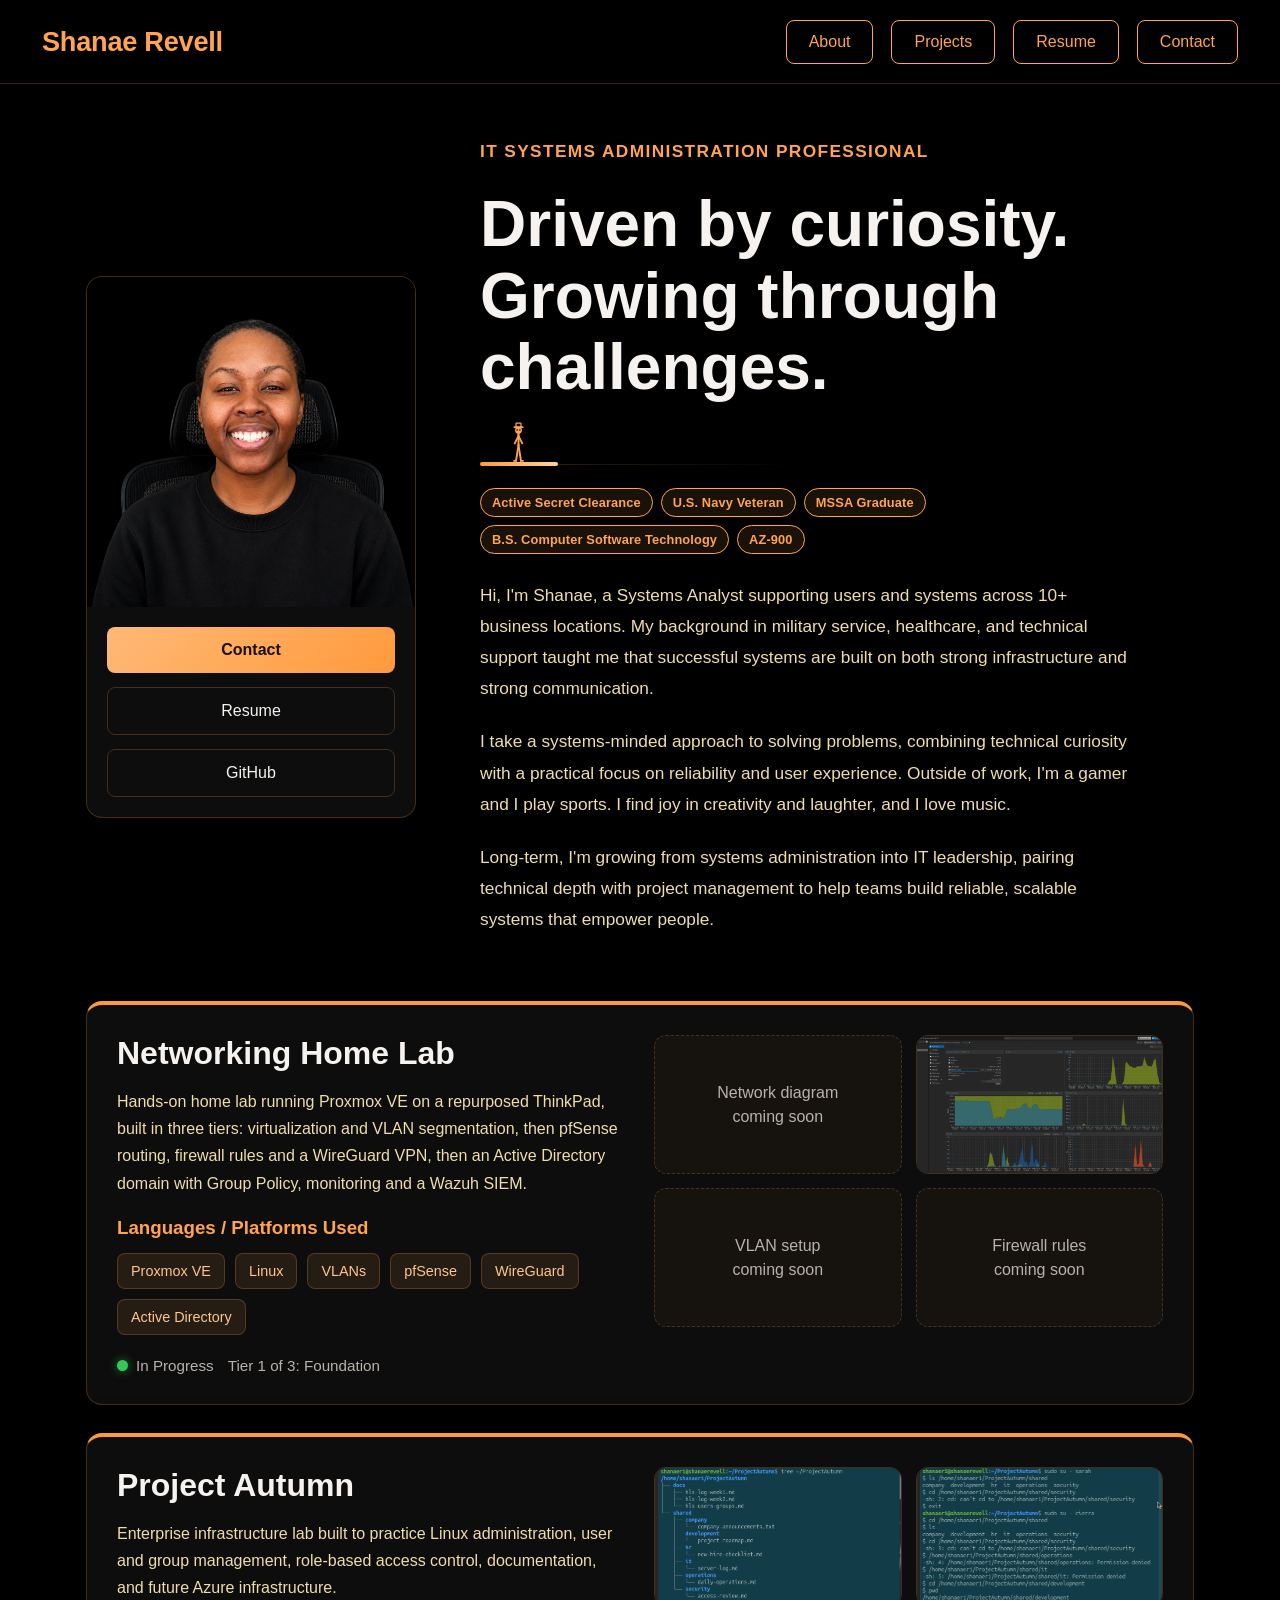
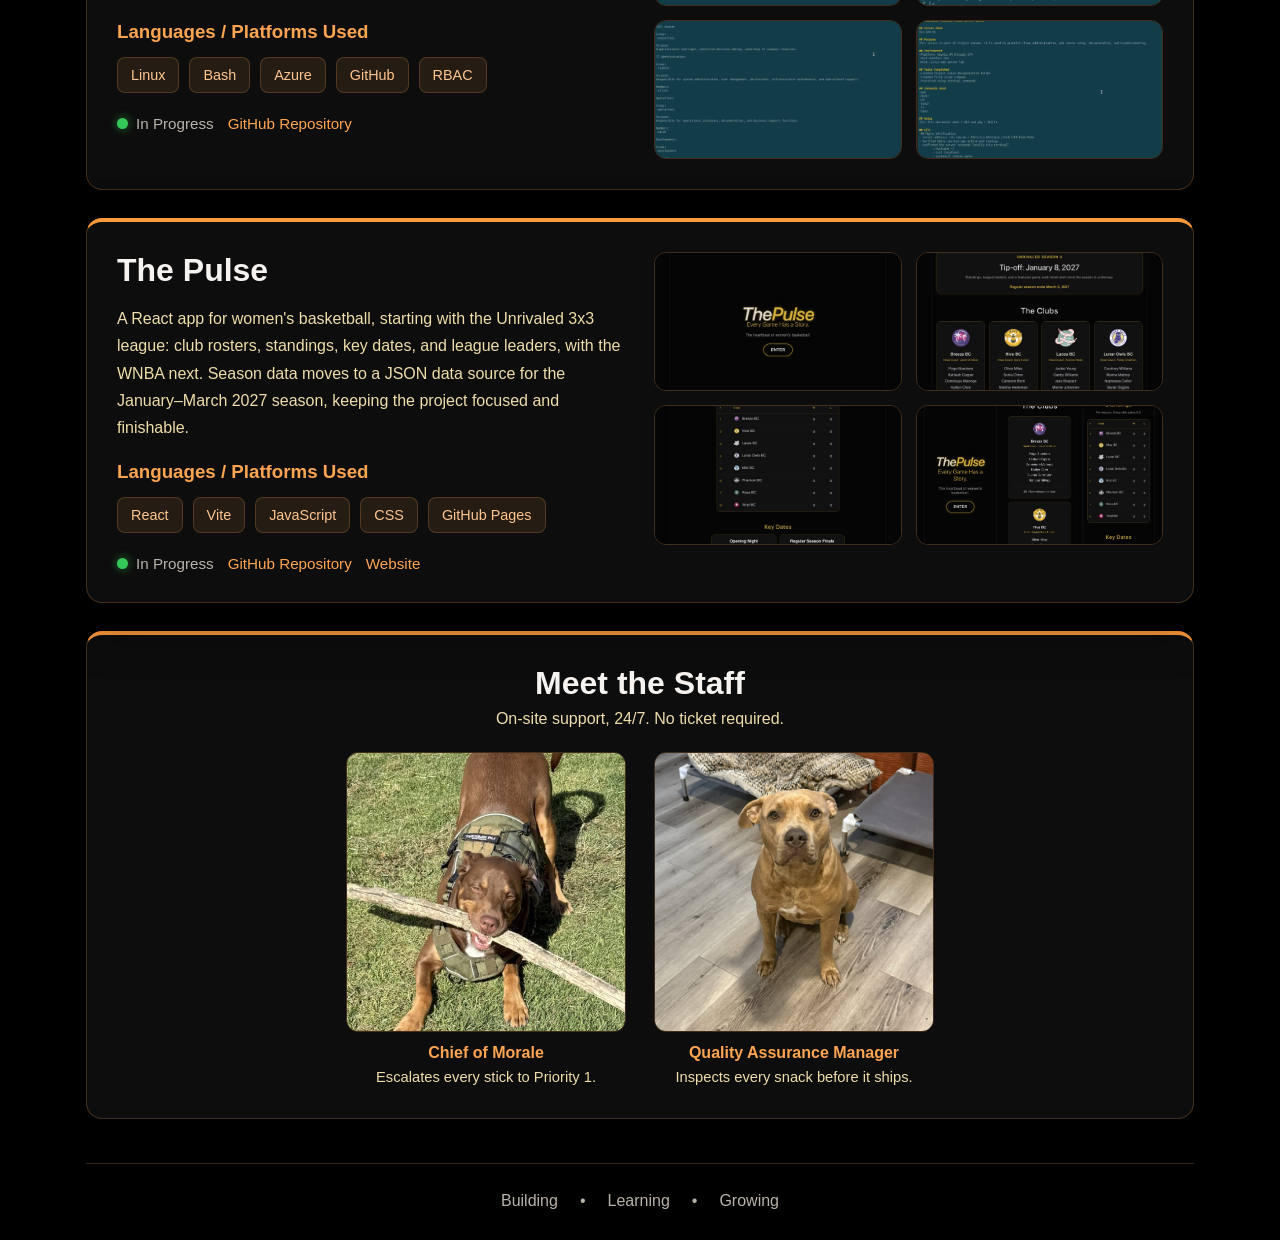
==== index.html @ 70b42aab "Add click-through sequence to the moonwalker After the moonwalk show, clicks on the line play three " ====
<!DOCTYPE html>
<html lang="en">
<head>
  <!-- Basic page setup -->
  <meta charset="UTF-8" />
  <meta name="viewport" content="width=device-width, initial-scale=1.0" />

  <title>Shanae Revell | Portfolio</title>
  <meta name="description" content="Shanae Revell: IT systems professional, U.S. Navy veteran, and MSSA graduate with an active Secret clearance. Home lab, infrastructure, and web projects." />

  <!-- Tab icon -->
  <link rel="icon" href="images/favicon.svg" type="image/svg+xml" />
  <link rel="apple-touch-icon" href="images/apple-touch-icon.png" />
  <meta name="theme-color" content="#000000" />

  <!-- Link previews (LinkedIn, Slack, iMessage, etc.) -->
  <meta property="og:type" content="website" />
  <meta property="og:url" content="https://shanaerevell.github.io/ShanaeRevell/" />
  <meta property="og:title" content="Shanae Revell | IT Systems Professional" />
  <meta property="og:description" content="U.S. Navy veteran and MSSA graduate with an active Secret clearance, building toward systems administration. Home lab, infrastructure, and web projects." />
  <meta property="og:image" content="https://shanaerevell.github.io/ShanaeRevell/images/share-card.png" />
  <meta property="og:image:width" content="1200" />
  <meta property="og:image:height" content="630" />
  <meta property="og:image:alt" content="Shanae Revell, IT Systems Administration Professional" />
  <meta name="twitter:card" content="summary_large_image" />

  <!-- Connect CSS (bump ?v= after editing style.css so browsers load the new version) -->
  <link rel="stylesheet" href="style.css?v=36" />
</head>

<body>

  <!-- =========================
       NAVIGATION BAR
  ========================== -->
  <header class="navbar">
    <h1 class="logo">Shanae Revell</h1>

    <nav aria-label="Main navigation">
      <a href="#about">About</a>
      <a href="#projects">Projects</a>
      <a href="Documents/ShanaeRevell_Resume.pdf" target="_blank" rel="noopener noreferrer">Resume</a>
      <button type="button" id="contactButton">Contact</button>
    </nav>
  </header>

  <!-- =========================
       MAIN CONTENT
  ========================== -->
  <main class="container">

    <!-- =========================
         ABOUT / HERO SECTION
         Left: avatar + buttons
         Right: intro text
    ========================== -->
    <section id="about" class="hero">

      <!-- Left: avatar and quick links -->
      <aside class="profile-card" aria-label="Profile links">
        <img src="images/avatar.png" alt="Illustrated portrait of Shanae Revell" />

        <div class="profile-actions">
          <button type="button" id="contactButtonSide">Contact</button>
          <a href="Documents/ShanaeRevell_Resume.pdf" target="_blank" rel="noopener noreferrer">Resume</a>
          <a href="https://github.com/shanaerevell" target="_blank" rel="noopener noreferrer">GitHub</a>
        </div>
      </aside>

      <!-- Right: headline, moonwalker, badges and intro -->
      <section class="hero-text" aria-label="About Shanae">
        <p class="eyebrow">IT Systems Administration Professional</p>

        <h2>
          Driven by curiosity. <br />
          Growing through challenges.
        </h2>

        <!-- =========================
             MOONWALKER
             The orange line under the headline, plus a little stick figure
             that moonwalks onto it, reads the headline, nods, tips its hat
             and moonwalks off (on page load). Then each click on the line plays
             the next act, once each: skate + wave -> bike joy ride ->
             run + catch breath. After that it's over until the page is refreshed.
             Looks: style.css (MOONWALKER). Timing: script.js (MOONWALKER).
        ========================== -->
        <div class="moonwalk-stage" id="moonwalkStage">
          <div class="orange-line" aria-hidden="true"></div>

          <button type="button" class="moonwalker" id="moonwalker" data-view="front" aria-label="Bring the figure back">
            <!-- The drawing is 40 units wide and 60 tall. x goes right, y goes DOWN.
                 Key points: head center (20,8), shoulders (20,17), hips (20,32), feet (y=57).
                 There are 7 drawings ("views") of the figure; CSS shows one at a time. -->
            <svg viewBox="0 0 40 60" aria-hidden="true" focusable="false">

              <!-- VIEW 1: SIDE (facing right), used while moonwalking.
                   Legs are split into thigh > shin > foot so each joint can bend. -->
              <g class="mw-view view-side">
                <!-- far leg (drawn first so it sits behind the body) -->
                <g class="mw-leg mw-leg-b">
                  <line x1="20" y1="32" x2="20" y2="44" />                 <!-- thigh -->
                  <g class="mw-shin">
                    <line x1="20" y1="44" x2="20" y2="57" />               <!-- shin -->
                    <g class="mw-foot"><line x1="20" y1="57" x2="25" y2="57" /><circle class="mw-wheel" cx="20.8" cy="59" r="1.3" /><circle class="mw-wheel" cx="24.2" cy="59" r="1.3" /></g> <!-- foot (+ skate wheels, shown only while skating) -->
                  </g>
                </g>
                <!-- upper body: far arm, head, hat, body, near arm -->
                <g class="mw-upper">
                  <g class="mw-arm mw-arm-b"><line class="mw-arm-straight" x1="20" y1="17" x2="20" y2="29" /><polyline class="mw-arm-bent" points="20,17 20,24 25.5,22" /><circle class="mw-pad" cx="20" cy="23" r="1.9" /></g> <!-- far arm (straight; bent at the elbow when running) -->
                  <circle cx="20" cy="8" r="5.5" />
                  <g class="mw-hat"><rect x="16.5" y="-3.5" width="8" height="6.5" rx="1" /><line x1="15" y1="3" x2="27.5" y2="3" /></g>
                  <g class="mw-headband"><line x1="14.9" y1="6" x2="25.1" y2="6" /><line x1="14.9" y1="6" x2="11.5" y2="8" /><line x1="14.9" y1="6" x2="12" y2="4.2" /></g> <!-- headband (jogging only) -->
                  <g class="mw-skate-helmet"><path d="M13.7 8 A6.3 6.3 0 0 1 26.3 8 Z" /></g> <!-- helmet (skating only) -->
                  <line x1="20" y1="14" x2="20" y2="32" />
                  <g class="mw-arm mw-arm-a"><line class="mw-arm-straight" x1="20" y1="17" x2="20" y2="29" /><polyline class="mw-arm-bent" points="20,17 20,24 25.5,22" /><circle class="mw-pad" cx="20" cy="23" r="1.9" /></g> <!-- near arm -->
                </g>
                <!-- near leg -->
                <g class="mw-leg mw-leg-a">
                  <line x1="20" y1="32" x2="20" y2="44" />
                  <g class="mw-shin">
                    <line x1="20" y1="44" x2="20" y2="57" />
                    <g class="mw-foot"><line x1="20" y1="57" x2="25" y2="57" /><circle class="mw-wheel" cx="20.8" cy="59" r="1.3" /><circle class="mw-wheel" cx="24.2" cy="59" r="1.3" /></g>
                  </g>
                </g>
              </g>

              <!-- VIEW 2: FRONT (facing you). Used for the nod and the hat tip. -->
              <g class="mw-view view-front">
                <line x1="20" y1="11" x2="20" y2="14" />                   <!-- neck -->
                <g class="mw-front-head">                                   <!-- head, eyes and hat move together when nodding -->
                  <circle cx="20" cy="8" r="5.5" />
                  <circle class="mw-eye" cx="17.8" cy="7.6" r="1.3" />
                  <circle class="mw-eye" cx="22.2" cy="7.6" r="1.3" />
                  <g class="mw-hat"><rect x="16" y="-3.5" width="8" height="6.5" rx="1" /><line x1="13.5" y1="3" x2="26.5" y2="3" /></g>
                </g>
                <line x1="20" y1="14" x2="20" y2="32" />                   <!-- body -->
                <g class="mw-tip-arm"><line x1="20" y1="17" x2="14" y2="29" /></g> <!-- arm that tips the hat -->
                <line x1="20" y1="17" x2="26" y2="29" />                   <!-- other arm -->
                <line x1="20" y1="32" x2="16" y2="57" />                   <!-- legs -->
                <line x1="20" y1="32" x2="24" y2="57" />
                <line x1="16" y1="57" x2="13" y2="57" />                   <!-- feet -->
                <line x1="24" y1="57" x2="27" y2="57" />
              </g>

              <!-- VIEW 3: THREE-QUARTER FRONT. In-between pose so turns look smooth. -->
              <g class="mw-view view-q-front">
                <line class="mw-far" x1="20" y1="17" x2="23" y2="29" />    <!-- far arm -->
                <line class="mw-far" x1="20" y1="32" x2="22.5" y2="57" />  <!-- far leg -->
                <line class="mw-far" x1="22.5" y1="57" x2="26" y2="57" />  <!-- far foot -->
                <circle cx="20" cy="8" r="5.5" />
                <circle class="mw-eye" cx="19.6" cy="7.6" r="1.3" />
                <circle class="mw-eye" cx="23.2" cy="7.6" r="1.1" />
                <g class="mw-hat"><rect x="16.3" y="-3.5" width="8" height="6.5" rx="1" /><line x1="14.2" y1="3" x2="27" y2="3" /></g>
                <line x1="20" y1="14" x2="20" y2="32" />                   <!-- body -->
                <line x1="20" y1="17" x2="16" y2="29" />                   <!-- near arm -->
                <line x1="20" y1="32" x2="17.5" y2="57" />                 <!-- near leg -->
                <line x1="17.5" y1="57" x2="21" y2="57" />                 <!-- near foot -->
              </g>

              <!-- VIEW 4: THREE-QUARTER BACK. In-between pose when turning away. -->
              <g class="mw-view view-q-back">
                <polyline class="mw-far" points="20,17 23,24 20.5,28" />   <!-- far arm, behind the back -->
                <line class="mw-far" x1="20" y1="32" x2="22" y2="57" />    <!-- far leg -->
                <line class="mw-far" x1="22" y1="57" x2="24.5" y2="57" />  <!-- far foot -->
                <circle cx="20" cy="8" r="5.5" />                          <!-- head (no eyes from behind) -->
                <g class="mw-hat"><rect x="16.3" y="-3.5" width="8" height="6.5" rx="1" /><line x1="14.2" y1="3" x2="27" y2="3" /></g>
                <line x1="20" y1="14" x2="20" y2="32" />                   <!-- body -->
                <polyline points="20,17 16.5,24 20,29" />                  <!-- near arm, behind the back -->
                <line x1="20" y1="32" x2="18" y2="57" />                   <!-- near leg -->
              </g>

              <!-- VIEW 5: READING. Turned away, leaning in, hand on chin, hat pushed back. -->
              <g class="mw-view view-read">
                <polyline class="mw-far" points="21,17 18,24 21,28" />     <!-- far arm, behind the back -->
                <line class="mw-far" x1="20" y1="32" x2="22" y2="57" />    <!-- far leg -->
                <line class="mw-far" x1="22" y1="57" x2="24.5" y2="57" />  <!-- far foot -->
                <line x1="20" y1="32" x2="18" y2="57" />                   <!-- near leg -->
                <line x1="20" y1="32" x2="21.5" y2="14" />                 <!-- body, leaning in -->
                <g class="mw-head-read">                                    <!-- head + hat move together while reading -->
                  <circle cx="22" cy="7.5" r="5.5" />
                  <g transform="rotate(-10 22.5 2.5)"><rect x="18.5" y="-4" width="8" height="6.5" rx="1" /><line x1="16.2" y1="2.5" x2="29" y2="2.5" /></g>
                </g>
                <polyline points="21.5,17 26,21.5 24,13.5" />              <!-- near arm: elbow out, hand on chin -->
              </g>


              <!-- VIEW 6: BIKE (loop #3). Drawn facing right, then flipped so it
                   rides LEFT. Wheels spin; helmet on; hands on the handlebar,
                   legs stretched out like a joy ride. -->
              <g class="mw-view view-bike">
                <g transform="translate(40 0) scale(-1 1)">
                  <!-- wheels (spokes spin) -->
                  <g class="mw-bike-wheel mw-wheel-back">
                    <circle cx="4" cy="52" r="7" />
                    <line x1="4" y1="45" x2="4" y2="59" /><line x1="-3" y1="52" x2="11" y2="52" />
                  </g>
                  <g class="mw-bike-wheel mw-wheel-front">
                    <circle cx="36" cy="52" r="7" />
                    <line x1="36" y1="45" x2="36" y2="59" /><line x1="29" y1="52" x2="43" y2="52" />
                  </g>
                  <!-- far leg stretched out, far arm on the handlebar (behind the frame) -->
                  <g class="mw-joy-leg mw-joy-leg-b"><line class="mw-far" x1="14" y1="35" x2="4" y2="42" /></g>
                  <polyline class="mw-far" points="20,23 26,28.5 31.5,34" />  <!-- far arm, hand on the handlebar -->
                  <!-- frame, handlebar and seat -->
                  <polyline class="mw-bike-frame" points="4,52 17,52 14,38 4,52" />
                  <polyline class="mw-bike-frame" points="14,38 30,38 17,52" />
                  <line class="mw-bike-frame" x1="30" y1="38" x2="36" y2="52" />
                  <polyline class="mw-bike-frame" points="30,38 31,34 34,34" />
                  <line x1="11" y1="37" x2="16" y2="37" />
                  <!-- rider: body (leaning in), head, helmet -->
                  <line x1="14" y1="35" x2="20" y2="23" />
                  <circle cx="22.5" cy="16.5" r="5.5" />
                  <path class="mw-helmet" d="M16.2 16.5 A6.3 6.3 0 0 1 28.8 16.5 Z" />
                  <!-- near arm on the handlebar; near leg stretched out: "wheee!" -->
                  <polyline points="20,23 27,28 33,34" />
                  <g class="mw-joy-leg mw-joy-leg-a"><line x1="14" y1="35" x2="26" y2="41" /></g>
                </g>
              </g>

              <!-- VIEW 7: TIRED (loop #4, mid-jog). Bent over, hands on knees,
                   upper body heaving while it catches its breath. -->
              <g class="mw-view view-tired">
                <line class="mw-far" x1="17" y1="33" x2="25" y2="44" />     <!-- far leg, knees bent -->
                <line class="mw-far" x1="25" y1="44" x2="22" y2="57" />
                <line class="mw-far" x1="22" y1="57" x2="26" y2="57" />
                <line x1="17" y1="33" x2="23" y2="44" />                    <!-- near leg -->
                <line x1="23" y1="44" x2="19" y2="57" />
                <line x1="19" y1="57" x2="24" y2="57" />
                <g class="mw-pant">                                         <!-- upper body: heaves with each breath -->
                  <line x1="17" y1="33" x2="30" y2="30" />                  <!-- body, bent way forward -->
                  <circle cx="35" cy="28.5" r="5.5" />
                  <g class="mw-headband-on" transform="rotate(60 35 28.5)"><line x1="29.9" y1="26.5" x2="40.1" y2="26.5" /><line x1="29.9" y1="26.5" x2="26.5" y2="28.5" /><line x1="29.9" y1="26.5" x2="27" y2="24.7" /></g> <!-- headband -->
                  <line x1="30" y1="30" x2="24" y2="43" />                  <!-- arm, hand on knee -->
                </g>
              </g>
            </svg>
          </button>
        </div>

        <!-- Credential badges -->
        <ul class="credential-badges" aria-label="Credentials">
          <li>Active Secret Clearance</li>
          <li>U.S. Navy Veteran</li>
          <li>MSSA Graduate</li>
          <li>B.S. Computer Software Technology</li>
          <li>AZ-900</li>
        </ul>

        <!-- Intro paragraphs -->
        <p>
          Hi, I'm Shanae, a Systems Analyst supporting users and systems across 10+ business locations.
          My background in military service, healthcare, and technical support taught me that successful
          systems are built on both strong infrastructure and strong communication.
        </p>
        <p>
          I take a systems-minded approach to solving problems, combining technical curiosity with a
          practical focus on reliability and user experience. Outside of work, I'm a gamer and I play
          sports. I find joy in creativity and laughter, and I love music.
        </p>
        <p>
          Long-term, I'm growing from systems administration into IT leadership, pairing technical depth
          with project management to help teams build reliable, scalable systems that empower people.
        </p>
      </section>

    </section>

    <!-- =========================
         PROJECTS SECTION
         Left: project information
         Right: clickable screenshot grid
    ========================== -->
    <section id="projects" class="projects-section" aria-label="Projects">

      <!-- Project card: Networking Home Lab (swap a placeholder for a screenshot as each tier is done) -->
      <article class="project-feature-card">
        <div class="project-info">
          <h2>Networking Home Lab</h2>
          <p>
            Hands-on home lab running Proxmox VE on a repurposed ThinkPad, built in three tiers:
            virtualization and VLAN segmentation, then pfSense routing, firewall rules and a WireGuard VPN,
            then an Active Directory domain with Group Policy, monitoring and a Wazuh SIEM.
          </p>

          <h3>Languages / Platforms Used</h3>
          <div class="tech-tags" aria-label="Networking Home Lab technologies">
            <span>Proxmox VE</span>
            <span>Linux</span>
            <span>VLANs</span>
            <span>pfSense</span>
            <span>WireGuard</span>
            <span>Active Directory</span>
          </div>

          <div class="project-meta">
            <span><span class="dot" aria-hidden="true"></span>In Progress</span>
            <span>Tier 1 of 3: Foundation</span>
          </div>
        </div>

        <div class="screenshot-grid" aria-label="Networking Home Lab screenshots">
          <div class="placeholder-box">Network diagram<br />coming soon</div>
          <button type="button" class="screenshot-button" onclick="openImage('images/HomeLab-proxmox-summary.jpg')">
            <img src="images/HomeLab-proxmox-summary.jpg" alt="Proxmox VE summary for the ubuntu-01 VM: running, with CPU, memory, network and disk graphs" />
          </button>
          <div class="placeholder-box">VLAN setup<br />coming soon</div>
          <div class="placeholder-box">Firewall rules<br />coming soon</div>
        </div>
      </article>

      <!-- Project card: Project Autumn -->
      <article class="project-feature-card">
        <div class="project-info">
          <h2>Project Autumn</h2>
          <p>
            Enterprise infrastructure lab built to practice Linux administration, user and group management,
            role-based access control, documentation, and future Azure infrastructure.
          </p>

          <h3>Languages / Platforms Used</h3>
          <div class="tech-tags" aria-label="Project Autumn technologies">
            <span>Linux</span>
            <span>Bash</span>
            <span>Azure</span>
            <span>GitHub</span>
            <span>RBAC</span>
          </div>

          <div class="project-meta">
            <span><span class="dot" aria-hidden="true"></span>In Progress</span>
            <a href="https://github.com/shanaerevell/Project-Autumn" target="_blank" rel="noopener noreferrer">
              GitHub Repository
            </a>
          </div>
        </div>

        <div class="screenshot-grid" aria-label="Project Autumn screenshots">
          <button type="button" class="screenshot-button" onclick="openImage('images/ProjectAutumn-2.png')">
            <img src="images/ProjectAutumn-2.png" alt="Project Autumn directory structure screenshot" />
          </button>
          <button type="button" class="screenshot-button" onclick="openImage('images/ProjectAutumn-1.png')">
            <img src="images/ProjectAutumn-1.png" alt="Project Autumn permissions screenshot" />
          </button>
          <button type="button" class="screenshot-button" onclick="openImage('images/ProjectAutumn-3.png')">
            <img src="images/ProjectAutumn-3.png" alt="Project Autumn users and groups screenshot" />
          </button>
          <button type="button" class="screenshot-button" onclick="openImage('images/ProjectAutumn-4.png')">
            <img src="images/ProjectAutumn-4.png" alt="Project Autumn documentation logs" />
          </button>
        </div>
      </article>

      <!-- Project card: The Pulse -->
      <article class="project-feature-card">
        <div class="project-info">
          <h2>The Pulse</h2>
          <p>
            A React app for women's basketball, starting with the Unrivaled 3x3 league: club rosters,
            standings, key dates, and league leaders, with the WNBA next. Season data moves to a JSON data
            source for the January&ndash;March 2027 season, keeping the project focused and finishable.
          </p>

          <h3>Languages / Platforms Used</h3>
          <div class="tech-tags" aria-label="The Pulse technologies">
            <span>React</span>
            <span>Vite</span>
            <span>JavaScript</span>
            <span>CSS</span>
            <span>GitHub Pages</span>
          </div>

          <div class="project-meta">
            <span><span class="dot" aria-hidden="true"></span>In Progress</span>
            <a href="https://github.com/shanaerevell/ThePulse" target="_blank" rel="noopener noreferrer">
              GitHub Repository
            </a>
            <a href="https://shanaerevell.github.io/ThePulse/" target="_blank" rel="noopener noreferrer">
              Website
            </a>
          </div>
        </div>

        <div class="screenshot-grid" aria-label="The Pulse screenshots">
          <button type="button" class="screenshot-button" onclick="openImage('images/ThePulse-landing.jpg')">
            <img src="images/ThePulse-landing.jpg" alt="The Pulse landing page: Every Game Has a Story" />
          </button>
          <button type="button" class="screenshot-button" onclick="openImage('images/ThePulse-clubs.jpg')">
            <img src="images/ThePulse-clubs.jpg" alt="The Pulse club cards with logos, coaches and rosters" />
          </button>
          <button type="button" class="screenshot-button" onclick="openImage('images/ThePulse-standings.jpg')">
            <img src="images/ThePulse-standings.jpg" alt="The Pulse standings table for the 8 Unrivaled clubs" />
          </button>
          <button type="button" class="screenshot-button" onclick="openImage('images/ThePulse-mobile.jpg')">
            <img src="images/ThePulse-mobile.jpg" alt="The Pulse on a phone" />
          </button>
        </div>
      </article>

    </section>

    <!-- =========================
         MEET THE STAFF (pets)
         Heading on top, two dog photos below
    ========================== -->
    <section class="pet-tax" aria-label="Meet the staff">
      <div class="pet-tax-text">
        <h2>Meet the Staff</h2>
        <p>On-site support, 24/7. No ticket required.</p>
      </div>
      <div class="pet-grid">
        <figure>
          <img src="images/pet-chief-of-morale.jpg" alt="Brown dog in a harness carrying a big stick across a grassy park" loading="lazy" />
          <figcaption>
            <strong>Chief of Morale</strong>
            <span>Escalates every stick to Priority 1.</span>
          </figcaption>
        </figure>
        <figure>
          <img src="images/pet-qa-tester.jpg" alt="Tan dog sitting on a wood floor, looking up at the camera" loading="lazy" />
          <figcaption>
            <strong>Quality Assurance Manager</strong>
            <span>Inspects every snack before it ships.</span>
          </figcaption>
        </figure>
      </div>
    </section>

    <!-- =========================
         FOOTER
    ========================== -->
    <footer>
      <span>Building</span>
      <span>•</span>
      <span>Learning</span>
      <span>•</span>
      <span>Growing</span>
    </footer>

  </main>

  <!-- =========================
       SCREENSHOT MODAL
       Opens when a project screenshot is clicked
  ========================== -->
  <div class="image-modal" id="imageModal" onclick="closeImage()">
    <img id="expandedImage" src="" alt="Expanded project screenshot" />
  </div>

  <!-- =========================
       CONTACT MODAL
       Hidden until Contact is clicked
  ========================== -->
  <div class="modal-overlay" id="contactModal">
    <div class="modal-card">
      <button type="button" class="close-button" id="closeContact" aria-label="Close">×</button>

      <h2>Contact Shanae</h2>
      <p>Choose how you’d like to connect.</p>

      <div class="modal-links">
        <a href="mailto:shanaerevell@outlook.com">Email Me</a>
        <a href="https://www.linkedin.com/in/shanaerevell" target="_blank" rel="noopener noreferrer">LinkedIn</a>
      </div>
    </div>
  </div>

  <!-- Connect JavaScript (bump ?v= after editing script.js) -->
  <script src="script.js?v=22"></script>
</body>
</html>
---- style.css ----
/* =========================
   GLOBAL RESET
   Removes default browser spacing
========================= */
* {
  margin: 0;
  padding: 0;
  box-sizing: border-box;
}

/* =========================
   COLOR VARIABLES
   Reusable colors for the whole site
========================= */
:root {
  /* Page */
  --bg: #000000;                       /* jet black */
  --nav-bg: rgba(0, 0, 0, 0.88);
  --card: #0d0d0d;                     /* project cards, profile card */
  --card-soft: #141414;                /* contact pop-up */
  --shadow: 0 18px 48px rgba(0, 0, 0, 0.55);
  --overlay: rgba(0, 0, 0, 0.75);

  /* Text */
  --text: #f5f2ef;
  --muted: #b9b2ab;
  --body-text: #efddaa;               /* soft yellow for paragraphs */

  /* Accent: a lighter, softer orange */
  --orange: #ffa552;                   /* headings, labels, links */
  --orange-bright: #ff9a3c;            /* lines, card stripes */
  --on-accent: #1c0f04;                /* text on orange buttons */
  --button-gradient: linear-gradient(135deg, #ffb977, #ff9a3c);
  --line-gradient: linear-gradient(90deg, #ff9a3c, #ffd29e);
  --border: rgba(255, 165, 82, 0.22);
  --glow: rgba(255, 165, 82, 0.25);

  /* Tags and placeholders */
  --tag-bg: rgba(255, 165, 82, 0.10);
  --tag-text: #ffc58f;
  --placeholder-bg: rgba(255, 165, 82, 0.04);

  /* Status dot ("In Progress") */
  --green: #34c759;
}

/* =========================
   PAGE BASE
========================= */
body {
  min-height: 100vh;
  background: var(--bg);
  color: var(--text);
  font-family: Arial, Helvetica, sans-serif;
}

/* =========================
   NAVIGATION BAR
========================= */
.navbar {
  height: 84px;
  padding: 0 42px;
  display: flex;
  justify-content: space-between;
  align-items: center;
  border-bottom: 1px solid var(--border);
  background: var(--nav-bg);
  backdrop-filter: blur(8px);
  position: sticky;
  top: 0;
  z-index: 50;
}

.logo {
  color: var(--orange);
  letter-spacing: -0.01em;
  font-size: 1.7rem;
  font-weight: 600;
}

nav {
  display: flex;
  align-items: center;
  gap: 18px;
}

/* Nav links and Contact button */
nav a,
nav button {
  color: var(--orange);
  background: transparent;
  border: 1px solid var(--orange);
  border-radius: 8px;
  padding: 12px 22px;
  text-decoration: none;
  cursor: pointer;
  transition: all 0.25s ease;
  font-size: 1rem;
  font-weight: 500;
}

nav a:hover,
nav button:hover {
  background: var(--button-gradient);
  color: var(--on-accent);
  transform: translateY(-2px);
  box-shadow: 0 8px 24px var(--glow);
}

/* =========================
   MAIN CONTAINER
========================= */
.container {
  max-width: 1180px;
  margin: 0 auto;
  padding: 52px 36px 30px;
}

/* =========================
   HERO SECTION
   330px = avatar column
   1fr = remaining space for text
========================= */
.hero {
  display: grid;
  grid-template-columns: 330px 1fr;
  gap: 64px;
  align-items: center;
  margin-bottom: 44px;
}

/* Profile image and button box */
.profile-card {
  border: 1px solid var(--border);
  border-radius: 16px;
  overflow: hidden;
  background: var(--card);
  box-shadow: var(--shadow);
}

.profile-card img {
  width: 100%;
  height: 330px;
  object-fit: cover;
  display: block;
}

/* Buttons under avatar */
.profile-actions {
  padding: 20px;
  display: grid;
  gap: 14px;
}

.profile-actions a,
.profile-actions button,
.modal-links a {
  text-decoration: none;
  color: var(--text);
  background: transparent;
  border: 1px solid var(--border);
  border-radius: 8px;
  padding: 14px 18px;
  text-align: center;
  font-size: 1rem;
  font-weight: 500;
  cursor: pointer;
  transition: all 0.25s ease;
}

/* Main Contact button under avatar */
.profile-actions button:first-child {
  background: var(--button-gradient);
  border: none;
  color: var(--on-accent);
  font-weight: 600;
}

.profile-actions a:hover,
.profile-actions button:hover,
.modal-links a:hover {
  transform: translateY(-2px);
  background: var(--button-gradient);
  border-color: transparent;
  color: var(--on-accent);
  box-shadow: 0 8px 24px var(--glow);
}

/* =========================
   ABOUT TEXT
   Right side of the hero: label, headline and orange line
   (badges and paragraphs continue after the MOONWALKER section)
========================= */
.hero-text {
  max-width: 660px;
}

/* small orange label above the headline */
.eyebrow {
  color: var(--orange);
  text-transform: uppercase;
  letter-spacing: 0.08em;
  font-size: 0.86rem;
  font-weight: 600;
  margin-bottom: 20px;
}

/* headline: grows and shrinks with the screen width (min 2.8rem, max 4.4rem) */
.hero-text h2 {
  font-size: clamp(2.8rem, 5vw, 4.4rem);
  line-height: 1.12;
  font-weight: 600;
  margin-bottom: 24px;
}

/* short orange bar under the headline (the moonwalker stands on it) */
.orange-line {
  width: 78px;
  height: 4px;
  border-radius: 4px;
  background: var(--line-gradient);
  margin-bottom: 30px;
}

/* =========================
   MOONWALKER (the little figure on the orange line)
   The routine: moonwalks in from the right -> faces you -> turns away to
   read the headline -> turns back and nods "yes" -> tips its hat ->
   moonwalks off to the left. Plays once when the page loads. After it
   leaves, each click on the line plays the next act, once each:
   skate + wave -> bike joy ride -> run + catch breath. Then it's over
   until the page is refreshed.
   script.js decides WHEN each step happens; this CSS decides what each
   step LOOKS like.

   How the pieces talk to each other:
   - script.js adds a class (like "is-reading") to start a move,
     and removes it to stop.
   - script.js sets data-view="front" (or side, read...) on the figure
     to pick which drawing of the figure is shown.
========================= */

/* ---- 1. The stage: the strip under the headline the figure walks on ---- */
.moonwalk-stage {
  position: relative;          /* lets the figure be placed inside it */
  width: min(100%, 320px);     /* 320px wide, or less on small phones */
  height: 52px;
  margin-top: -14px;
  margin-bottom: 30px;
}

/* faint "floor" line the figure slides along */
.moonwalk-stage::before {
  content: "";
  position: absolute;
  left: 0;
  right: 0;
  bottom: 1px;
  height: 1px;
  background: linear-gradient(90deg, var(--border), transparent);
}

/* the short orange line sits at the left end of the floor */
.moonwalk-stage .orange-line {
  position: absolute;
  left: 0;
  bottom: 0;
  margin: 0;
}

/* once the figure has left, the line shows a pointer: click for the next act
   (no pointer once all the acts have played) */
.moonwalk-stage.is-gone { cursor: pointer; }
.moonwalk-stage.is-finished { cursor: default; }


/* ---- 2. The figure itself (a button, so keyboard users can bring it
   back with Tab + Enter once it has left) ---- */
.moonwalker {
  position: absolute;
  left: 26px;                  /* resting spot: standing on the orange line */
  bottom: 3px;
  width: 25px;
  height: 38px;
  padding: 0;
  border: 0;
  background: none;
  border-radius: 6px;
}

/* outline when someone reaches it with the Tab key */
.moonwalker:focus-visible {
  outline: 2px solid var(--orange);
  outline-offset: 3px;
}

.moonwalker svg {
  display: block;
  width: 100%;
  height: 100%;
  overflow: visible;           /* lets the hat poke above the box */
  transform-origin: 50% 100%;  /* turns pivot at the feet */
}

/* hidden after it walks off (until replayed) */
.is-gone .moonwalker { opacity: 0; }


/* ---- 3. Colors and line style of the drawing ---- */
.moonwalker line,
.moonwalker polyline {
  fill: none;
  stroke: var(--orange);
  stroke-width: 3;
  stroke-linecap: round;
  stroke-linejoin: round;
}

.moonwalker circle { fill: var(--orange); }      /* head */
.moonwalker .mw-eye { fill: var(--bg); }         /* black eyes */

/* hat: dark crown with an orange outline so it stands out from the head */
.moonwalker rect {
  fill: var(--bg);
  stroke: var(--orange);
  stroke-width: 2;
}

/* far-side arm and leg are a darker orange, for a bit of depth */
.moonwalker .mw-far,
.mw-leg-b line,
.mw-arm-b line {
  stroke: #c9783a;
}


/* ---- 4. Views: show ONE drawing of the figure at a time ----
   side    = profile, used while moonwalking
   front   = facing you
   q-front = three-quarter front (in-between pose while turning)
   q-back  = three-quarter back (in-between pose while turning)
   read    = turned away, leaning in, hand on chin
   bike    = joy riding a bike (loop #3)
   tired   = bent over catching its breath (loop #4) */
.mw-view { display: none; }

.moonwalker[data-view="side"]    .view-side,
.moonwalker[data-view="front"]   .view-front,
.moonwalker[data-view="q-front"] .view-q-front,
.moonwalker[data-view="q-back"]  .view-q-back,
.moonwalker[data-view="read"]    .view-read,
.moonwalker[data-view="bike"]    .view-bike,
.moonwalker[data-view="tired"]   .view-tired {
  display: inline;
}


/* ---- 5. Joints and resting pose (side view) ----
   transform-origin = the point a body part swings around,
   in the drawing's own units (the SVG is 40 wide x 60 tall). */
.mw-leg   { transform-origin: 20px 32px; }   /* hip */
.mw-shin  { transform-origin: 20px 44px; }   /* knee */
.mw-foot  { transform-origin: 20px 57px; }   /* ankle */
.mw-arm   { transform-origin: 20px 17px; }   /* shoulder */
.mw-upper { transform-origin: 20px 32px; }   /* waist */

/* standing still: arms slightly out so it looks like a person, not a pin */
.mw-arm-a { transform: rotate(-22deg); }
.mw-arm-b { transform: rotate(22deg); }
.mw-leg-b { transform: rotate(8deg); }


/* ---- 6. Moonwalking (walking in, and walking off) ---- */

/* walking in: slide from the right end of the floor to the orange line */
.is-playing .moonwalker {
  animation: mw-travel 7s linear both;
}

@keyframes mw-travel {
  0%   { left: calc(100% - 28px); opacity: 0; }
  6%   { opacity: 1; }
  100% { left: 26px; opacity: 1; }
}

/* walking off: keep gliding left, the way it came in, and fade out */
.is-leaving .moonwalker {
  animation: mw-exit 4s linear forwards;
}

@keyframes mw-exit {
  0%   { left: 26px; opacity: 1; }
  45%  { opacity: 1; }
  100% { left: -40px; opacity: 0; }
}

/* the dance steps, used both walking in and walking off */
.is-playing .mw-upper, .is-leaving .mw-upper { animation: mw-bob   0.35s ease-in-out 20 alternate; }
.is-playing .mw-leg,   .is-leaving .mw-leg   { animation: mw-thigh 0.7s linear 10; }
.is-playing .mw-shin,  .is-leaving .mw-shin  { animation: mw-knee  0.7s linear 10; }
.is-playing .mw-foot,  .is-leaving .mw-foot  { animation: mw-ankle 0.7s linear 10; }
.is-playing .mw-arm,   .is-leaving .mw-arm   { animation: mw-swing 0.7s ease-in-out 10; }

/* the far leg and arm run half a step behind the near ones */
.is-playing .mw-leg-b,
.is-playing .mw-leg-b .mw-shin,
.is-playing .mw-leg-b .mw-foot,
.is-playing .mw-arm-b,
.is-leaving .mw-leg-b,
.is-leaving .mw-leg-b .mw-shin,
.is-leaving .mw-leg-b .mw-foot,
.is-leaving .mw-arm-b {
  animation-delay: -0.35s;
}

/* body leans back slightly and bobs with each step */
@keyframes mw-bob {
  from { transform: rotate(-5deg) translateY(0); }
  to   { transform: rotate(-5deg) translateY(1px); }
}

/* each leg: flat foot slides back, then pops up onto the toe with a bent knee */
@keyframes mw-thigh {
  0%   { transform: rotate(0deg); }
  48%  { transform: rotate(24deg); }
  56%  { transform: rotate(-18deg); }
  90%  { transform: rotate(-16deg); }
  100% { transform: rotate(0deg); }
}

@keyframes mw-knee {
  0%, 48% { transform: rotate(0deg); }
  56%     { transform: rotate(62deg); }
  90%     { transform: rotate(58deg); }
  100%    { transform: rotate(0deg); }
}

@keyframes mw-ankle {
  0%, 48% { transform: rotate(0deg); }
  56%     { transform: rotate(16deg); }
  90%     { transform: rotate(18deg); }
  100%    { transform: rotate(0deg); }
}

/* arms swing gently */
@keyframes mw-swing {
  0%, 100% { transform: rotate(-8deg); }
  50%      { transform: rotate(14deg); }
}


/* ---- 7. Turning around ----
   script.js swaps the view one pose at a time (side -> q-front -> front);
   this adds a small dip, like shifting weight between feet. */
.moonwalker.is-turning svg {
  animation: mw-turn var(--turn-ms, 440ms) ease-in-out;
}

@keyframes mw-turn {
  0%, 100% { transform: translateY(0) scaleX(1); }
  50%      { transform: translateY(1px) scaleX(0.94); }
}


/* ---- 8. Reading the headline ----
   The "read" pose leans in with a hand on its chin; the head drifts
   slowly along each line of words, then eases back for the next line. */
.moonwalker.is-reading .mw-head-read {
  animation: mw-read 1.8s ease-in-out 2;
}

@keyframes mw-read {
  0%   { transform: translate(-0.6px, 0); }
  65%  { transform: translate(1px, -0.4px); }
  78%  { transform: translate(1px, -0.4px); }
  100% { transform: translate(-0.6px, 0); }
}


/* ---- 9. Nodding "yes" ----
   The face tips down (eyes and hat brim drop, head dips a little),
   then comes back up. Done twice. */
.moonwalker.is-nodding .mw-front-head        { animation: mw-nod-head 0.6s ease-in-out 2; }
.moonwalker.is-nodding .mw-front-head .mw-eye { animation: mw-nod-eyes 0.6s ease-in-out 2; }
.moonwalker.is-nodding .mw-front-head .mw-hat { animation: mw-nod-hat  0.6s ease-in-out 2; }

@keyframes mw-nod-head {
  0%, 100% { transform: translateY(0); }
  35%      { transform: translateY(1px); }
}

@keyframes mw-nod-eyes {
  0%, 100% { transform: translateY(0); }
  35%      { transform: translateY(2.2px); }
}

@keyframes mw-nod-hat {
  0%, 100% { transform: translateY(0); }
  35%      { transform: translateY(1.6px); }
}


/* ---- 10. Tipping the hat ----
   Hand goes up to the brim, lifts and tilts the hat, puts it back. */
.mw-tip-arm { transform-origin: 20px 17px; }   /* shoulder */
.mw-hat     { transform-origin: 14px 3px; }    /* left edge of the brim */

.moonwalker.is-tipping .mw-tip-arm {
  animation: mw-tip-arm 1.4s ease-in-out both;
}

.moonwalker.is-tipping .view-front .mw-hat {
  animation: mw-tip-hat 1.4s ease-in-out both;
}

@keyframes mw-tip-arm {
  0%        { transform: rotate(0deg); }
  30%, 80%  { transform: rotate(135deg); }
  100%      { transform: rotate(0deg); }
}

@keyframes mw-tip-hat {
  0%, 30%   { transform: translate(0, 0) rotate(0deg); }
  48%, 64%  { transform: translate(-1px, -3px) rotate(-20deg); }
  80%, 100% { transform: translate(0, 0) rotate(0deg); }
}


/* ---- 11. Skating (act #2: left to right) ----
   A beginner skater: helmet and elbow pads on, leaning BACK, knees bent
   and stiff, short choppy steps, arms stuck out in front for balance and
   a constant wobble. Early on it nearly falls backward (arms windmilling),
   stalls, recovers, then waves hello and fades out near its starting point. */

/* skate gear is hidden unless skating: wheels, helmet, elbow pads */
.mw-wheel,
.mw-skate-helmet,
.mw-pad { display: none; }

.is-skating .mw-wheel,
.is-skating .mw-skate-helmet,
.is-skating .mw-pad { display: inline; }

.is-skating .view-side .mw-hat { display: none; }   /* helmet replaces the hat */

/* helmet and pads: dark with an orange outline so they show on the body */
.moonwalker .mw-skate-helmet path,
.moonwalker .mw-pad {
  fill: var(--bg);
  stroke: var(--orange);
  stroke-width: 1.6;
}

/* Two animations on the whole figure, both 5.5s:
   - the trip across (hesitant: speeds up, stalls during the near-fall)
   - the near-fall (tips way back, lurches forward, steadies) */
.is-skating .moonwalker {
  transform-origin: 50% 100%;   /* tipping pivots at the skates */
  animation:
    mw-skate-path 5.5s linear forwards,
    mw-skate-nearfall 5.5s ease-in-out forwards;
}

/* left = start + (share of the way across) x (width of the strip) */
@keyframes mw-skate-path {
  0%   { left: -10px; opacity: 0; }
  10%  { opacity: 1; }
  14%  { left: calc(-10px + (100% - 18px) * 0.12); }  /* shaky start */
  30%  { left: calc(-10px + (100% - 18px) * 0.16); }  /* nearly falls: barely moves */
  50%  { left: calc(-10px + (100% - 18px) * 0.45); }  /* finds its feet */
  72%  { left: calc(-10px + (100% - 18px) * 0.72); opacity: 1; }
  100% { left: calc(100% - 28px); opacity: 0; }
}

/* the near-fall. Negative = tipping backward. */
@keyframes mw-skate-nearfall {
  0%, 11%   { transform: rotate(0deg); }
  16%       { transform: rotate(-22deg); }  /* whoa! falling back... */
  20%       { transform: rotate(-15deg); }
  24%       { transform: rotate(-24deg); }  /* ...still falling... */
  30%       { transform: rotate(6deg); }    /* lurches forward to save it */
  34%       { transform: rotate(-3deg); }
  38%, 100% { transform: rotate(0deg); }    /* phew */
}

/* constant small wobble, side to side, uneven like a real beginner
   (pivots at the skates; translateY keeps the skates on the floor) */
.is-skating .moonwalker svg {
  animation: mw-skate-wobble 2.2s ease-in-out infinite;
}

@keyframes mw-skate-wobble {
  0%, 100% { transform: translateY(3.5px) rotate(-3deg); }
  20%      { transform: translateY(3.5px) rotate(4deg); }
  35%      { transform: translateY(3.5px) rotate(-6deg); }
  55%      { transform: translateY(3.5px) rotate(2deg); }
  70%      { transform: translateY(3.5px) rotate(-4deg); }
  85%      { transform: translateY(3.5px) rotate(5deg); }
}

/* upper body leans BACK (unsure of itself) and rocks unevenly */
.is-skating .mw-upper {
  animation: mw-skate-lean 1.4s ease-in-out infinite;
}

@keyframes mw-skate-lean {
  0%, 100% { transform: rotate(-8deg); }
  30%      { transform: rotate(-14deg); }
  55%      { transform: rotate(-6deg); }
  80%      { transform: rotate(-12deg); }
}

/* legs: short, careful shuffling steps with stiff, bent knees */
.is-skating .mw-leg  { animation: mw-skate-thigh 0.8s ease-in-out infinite; }
.is-skating .mw-shin { animation: mw-skate-knee  0.8s ease-in-out infinite; }
.is-skating .mw-foot { animation: mw-skate-foot  0.8s ease-in-out infinite; }

/* the other leg steps half a stride later */
.is-skating .mw-leg-b,
.is-skating .mw-leg-b .mw-shin,
.is-skating .mw-leg-b .mw-foot {
  animation-delay: -0.4s;
}

@keyframes mw-skate-thigh {
  0%, 100% { transform: rotate(-12deg); }  /* skate a little in front */
  50%      { transform: rotate(14deg); }   /* small push back */
}

@keyframes mw-skate-knee {
  0%, 100% { transform: rotate(40deg); }   /* knees stay bent the whole time */
  25%      { transform: rotate(48deg); }
  50%      { transform: rotate(30deg); }
  75%      { transform: rotate(46deg); }
}

/* foot turns against the leg so the skate stays (mostly) flat */
@keyframes mw-skate-foot {
  0%, 100% { transform: rotate(-28deg); }
  25%      { transform: rotate(-45deg); }
  50%      { transform: rotate(-44deg); }
  75%      { transform: rotate(-40deg); }
}

/* arms: both held out in front for balance. During the near-fall they
   windmill; halfway across the near arm waves hello. (Both 5.5s.)
   More negative = arm higher in front. */
.is-skating .mw-arm-a { animation: mw-skate-arm-near 5.5s ease-in-out forwards; }
.is-skating .mw-arm-b { animation: mw-skate-arm-far  5.5s ease-in-out forwards; }

@keyframes mw-skate-arm-near {
  0%   { transform: rotate(-70deg); }   /* arms out for balance */
  8%   { transform: rotate(-55deg); }
  12%  { transform: rotate(-70deg); }
  14%  { transform: rotate(-150deg); }  /* windmilling... */
  17%  { transform: rotate(-40deg); }
  20%  { transform: rotate(-160deg); }
  23%  { transform: rotate(-60deg); }
  27%  { transform: rotate(-140deg); }
  31%  { transform: rotate(-70deg); }   /* phew, arms out again */
  38%  { transform: rotate(-125deg); }  /* careful wave hello */
  43%  { transform: rotate(-145deg); }
  48%  { transform: rotate(-110deg); }
  53%  { transform: rotate(-145deg); }
  58%  { transform: rotate(-110deg); }
  63%  { transform: rotate(-145deg); }
  68%  { transform: rotate(-125deg); }
  74%  { transform: rotate(-70deg); }   /* arms out again */
  82%  { transform: rotate(-55deg); }
  90%  { transform: rotate(-75deg); }
  100% { transform: rotate(-65deg); }
}

@keyframes mw-skate-arm-far {
  0%   { transform: rotate(-55deg); }
  8%   { transform: rotate(-70deg); }
  12%  { transform: rotate(-55deg); }
  14%  { transform: rotate(-20deg); }   /* windmilling the other way */
  17%  { transform: rotate(-150deg); }
  20%  { transform: rotate(-30deg); }
  23%  { transform: rotate(-140deg); }
  27%  { transform: rotate(-50deg); }
  31%, 100% { transform: rotate(-60deg); }  /* held out for balance */
}


/* ---- 12. Biking (loop #3: same path as the moonwalk, right to left) ----
   Joy ride to the left: helmet on, wheels spinning, hands on the
   handlebar, legs stretched out, then fades out at the left end. */
.is-biking .moonwalker {
  animation: mw-bike-path 6s linear forwards;
}

@keyframes mw-bike-path {
  0%   { left: calc(100% - 28px); opacity: 0; }
  8%   { opacity: 1; }
  80%  { opacity: 1; }
  100% { left: -20px; opacity: 0; }
}

/* bike lines: thinner than the body so the rider stands out */
.view-bike .mw-bike-frame,
.view-bike .mw-bike-wheel line {
  stroke-width: 2;
}

.view-bike .mw-bike-wheel circle {
  fill: none;
  stroke: var(--orange);
  stroke-width: 2;
}

/* wheels spin */
.mw-wheel-back  { transform-origin: 4px 52px; }
.mw-wheel-front { transform-origin: 36px 52px; }

.is-biking .mw-bike-wheel {
  animation: mw-spin 0.6s linear infinite;
}

@keyframes mw-spin {
  to { transform: rotate(360deg); }
}

/* helmet: dark dome with an orange outline */
.view-bike .mw-helmet {
  fill: var(--bg);
  stroke: var(--orange);
  stroke-width: 1.8;
}

/* joy ride: hands on the handlebar, legs stretched out off the pedals
   and wiggling a little ("wheee!"). Pivot: the hip. */
.mw-joy-leg { transform-origin: 14px 35px; }

.is-biking .mw-joy-leg { animation: mw-joy-leg 0.6s ease-in-out infinite alternate; }
.is-biking .mw-joy-leg-b { animation-delay: -0.3s; }

@keyframes mw-joy-leg {
  from { transform: rotate(-5deg); }
  to   { transform: rotate(5deg); }
}


/* ---- 13. Jogging (loop #4: same path as the skate, left to right) ----
   Headband on. Jogs in, slows to a stop in the middle, bends over to
   catch its breath (hands on knees), stands back up, runs off and fades
   out at the right end. script.js swaps to the "tired" drawing for the stop. */
/* Two moves, 8 seconds in all:
   0 - 2.8s   run in and slow down gently to a stop in the middle (ease-out)
   2.8 - 5.2s stopped, catching its breath
   5.2 - 8s   speed up again and run off, fading out (ease-in) */
.is-jogging .moonwalker {
  animation:
    mw-jog-in  2.8s ease-out forwards,
    mw-jog-out 2.8s ease-in 5.2s forwards;
}

@keyframes mw-jog-in {
  0%   { left: -10px; opacity: 0; }
  15%  { opacity: 1; }
  100% { left: calc(50% - 12px); opacity: 1; }
}

@keyframes mw-jog-out {
  0%   { left: calc(50% - 12px); opacity: 1; }
  70%  { opacity: 1; }
  100% { left: calc(100% - 28px); opacity: 0; }
}

/* headband instead of the hat while jogging */
.mw-headband { display: none; }
.is-jogging .view-side .mw-hat { display: none; }
.is-jogging .mw-headband { display: inline; }

.moonwalker .mw-headband line,
.moonwalker .mw-headband-on line {
  stroke: #c9783a;          /* darker orange so it shows on the head */
  stroke-width: 2;
}

/* ---- the running stride ----
   One stride = 0.6s. Each leg goes through the phases of a real run:
     foot lands in front -> body passes over it -> pushes off the toe behind
     -> heel kicks up toward the seat -> knee drives forward -> lands again.
   The far leg is half a stride behind. Each arm is bent at the elbow and
   swings opposite its leg (left leg forward = right arm forward). */

/* arms bend at the elbow while running */
.mw-arm-bent { display: none; }
.is-jogging .view-side .mw-arm-bent { display: inline; }
.is-jogging .view-side .mw-arm-straight { display: none; }

/* body leans forward a little */
.is-jogging .mw-upper {
  transform: rotate(10deg);
}

/* the whole runner rises off the ground between steps and dips on landing
   (twice per stride: once for each foot) */
.is-jogging .moonwalker svg {
  animation: mw-run-bounce 0.3s ease-in-out infinite;
}

@keyframes mw-run-bounce {
  0%, 100% { transform: translateY(0.5px); }   /* landing: lowest */
  50%      { transform: translateY(-1.5px); }  /* in the air: highest */
}

/* no bouncing while stopped to catch its breath */
.is-jogging .moonwalker[data-view="tired"] svg {
  animation: none;
}

.is-jogging .mw-leg  { animation: mw-run-thigh 0.6s linear infinite; }
.is-jogging .mw-shin { animation: mw-run-knee  0.6s linear infinite; }
.is-jogging .mw-foot { animation: mw-run-ankle 0.6s linear infinite; }
.is-jogging .mw-arm  { animation: mw-run-arm   0.6s ease-in-out infinite; }

/* far leg and far arm: half a stride behind */
.is-jogging .mw-leg-b,
.is-jogging .mw-leg-b .mw-shin,
.is-jogging .mw-leg-b .mw-foot,
.is-jogging .mw-arm-b {
  animation-delay: -0.3s;
}

/* hip: negative = leg forward, positive = leg behind */
@keyframes mw-run-thigh {
  0%   { transform: rotate(-30deg); }  /* foot lands in front */
  25%  { transform: rotate(0deg); }    /* body over the foot */
  50%  { transform: rotate(35deg); }   /* push off, leg behind */
  62%  { transform: rotate(25deg); }   /* foot leaves the ground */
  75%  { transform: rotate(-25deg); }  /* swinging through */
  88%  { transform: rotate(-62deg); }  /* big knee drive: thigh comes up high */
  100% { transform: rotate(-30deg); }  /* reaching to land */
}

/* knee: bigger number = more bent (heel closer to the seat) */
@keyframes mw-run-knee {
  0%   { transform: rotate(20deg); }   /* almost straight on landing */
  25%  { transform: rotate(38deg); }   /* soft knee absorbs the landing */
  50%  { transform: rotate(15deg); }   /* straight-ish to push off */
  62%  { transform: rotate(105deg); }  /* heel kicks up behind */
  75%  { transform: rotate(140deg); }  /* heel tucked right up to the seat */
  88%  { transform: rotate(85deg); }   /* lower leg swings out under the high knee */
  100% { transform: rotate(20deg); }
}

/* ankle: toe points down as it pushes off, flexes up before landing */
@keyframes mw-run-ankle {
  0%   { transform: rotate(-10deg); }
  25%  { transform: rotate(0deg); }
  50%  { transform: rotate(35deg); }
  75%  { transform: rotate(20deg); }
  100% { transform: rotate(-10deg); }
}

/* arm swing (opposite the same-side leg): positive = back, negative = forward */
@keyframes mw-run-arm {
  0%, 100% { transform: rotate(40deg); }   /* same-side leg in front -> arm back */
  50%      { transform: rotate(-45deg); }  /* same-side leg behind -> arm forward */
}

/* catching its breath, in three smooth parts (script.js adds the classes):
   1. is-bending: the upper body folds down from standing to hands-on-knees
   2. (no extra class): slow, deep breaths, the back rising and falling
   3. is-straightening: stands back up before running off */
.mw-pant { transform-origin: 17px 33px; }   /* the hips */

.is-jogging .mw-pant {
  animation: mw-pant 0.7s ease-in-out infinite alternate;
}

@keyframes mw-pant {
  from { transform: rotate(0deg) translateY(0); }
  to   { transform: rotate(3deg) translateY(0.8px); }
}

.is-jogging .moonwalker.is-bending .mw-pant {
  animation: mw-bend-down 0.5s ease-out;
}

.is-jogging .moonwalker.is-straightening .mw-pant {
  animation: mw-bend-up 0.5s ease-in forwards;
}

@keyframes mw-bend-down {
  from { transform: rotate(-55deg); }   /* standing up */
  to   { transform: rotate(0deg); }     /* bent over */
}

@keyframes mw-bend-up {
  from { transform: rotate(0deg); }
  to   { transform: rotate(-55deg); }
}


/* ---- 14. Reduced motion ----
   People who turn on "reduce motion" on their device get no animation:
   the figure just stands on the line, facing them. */
@media (prefers-reduced-motion: reduce) {
  .moonwalker,
  .moonwalker * {
    animation: none !important;
  }
}

/* =========================
   ABOUT TEXT (continued)
   Headline label, credential badges and the intro paragraphs
========================= */

/* Keep the label above the headline orange (the paragraph color below would override it) */
.hero-text .eyebrow {
  color: var(--orange);
}

.credential-badges {
  list-style: none;
  display: flex;
  flex-wrap: wrap;
  gap: 8px;
  margin: -8px 0 26px;
}

.credential-badges li {
  border: 1px solid var(--orange);
  color: var(--orange);
  background: var(--tag-bg);
  padding: 6px 11px;
  border-radius: 999px;
  font-size: 0.8rem;
  white-space: nowrap;
  font-weight: 600;
  letter-spacing: 0.01em;
}

.hero-text p {
  color: var(--body-text);
  font-size: 1.08rem;
  line-height: 1.8;
  margin-bottom: 22px;
}

/* =========================
   PROJECTS SECTION
========================= */
.projects-section {
  display: grid;
  gap: 28px;
}

/* one card per project: info on the left, screenshots on the right */
.project-feature-card {
  background: var(--card);
  border: 1px solid var(--border);
  border-radius: 16px;
  padding: 30px;
  box-shadow: var(--shadow);
  border-top: 4px solid var(--orange-bright);
  display: grid;
  grid-template-columns: 1fr 1fr;
  gap: 28px;
  align-items: start;
}

.project-info h2 {
  font-size: 2rem;
  margin-bottom: 16px;
  font-weight: 600;
}

.project-info p {
  color: var(--body-text);
  line-height: 1.7;
  margin-bottom: 20px;
}

.project-info h3 {
  color: var(--orange);
  margin-bottom: 14px;
  font-weight: 600;
}

/* "Languages / Platforms Used" tags */
.tech-tags {
  display: flex;
  flex-wrap: wrap;
  gap: 10px;
  margin-bottom: 22px;
}

.tech-tags span {
  border: 1px solid var(--border);
  background: var(--tag-bg);
  color: var(--tag-text);
  font-weight: 500;
  padding: 9px 13px;
  border-radius: 8px;
  font-size: 0.9rem;
}

/* 2 x 2 grid of screenshots (click one to open it large) */
.screenshot-grid {
  display: grid;
  grid-template-columns: repeat(2, minmax(0, 1fr));
  gap: 14px;
  width: 100%;
}

.screenshot-button {
  background: transparent;
  border: none;
  padding: 0;
  cursor: pointer;
}

.screenshot-button img {
  width: 100%;
  aspect-ratio: 16/9;
  height: auto;
  object-fit: cover;
  display: block;
  border-radius: 12px;
  border: 1px solid var(--border);
  transition: all 0.25s ease;
}

.screenshot-button:hover img {
  transform: scale(1.03);
  box-shadow: 0 8px 24px var(--glow);
}

/* dashed "coming soon" box where a screenshot will go */
.placeholder-box {
  width: 100%;
  aspect-ratio: 16/9;
  border: 1px dashed var(--border);
  border-radius: 12px;
  display: flex;
  align-items: center;
  justify-content: center;
  text-align: center;
  line-height: 1.5;
  background: var(--placeholder-bg);
  color: var(--muted);
}

/* bottom row of a card: status and links */
.project-meta {
  display: flex;
  align-items: center;
  gap: 14px;
  color: var(--muted);
  font-size: 0.95rem;
  flex-wrap: wrap;
}

.project-meta a {
  color: var(--orange);
  text-decoration: none;
  font-weight: 500;
}

.project-meta a:hover {
  text-decoration: underline;
}

/* green "In Progress" dot */
.dot {
  display: inline-block;
  width: 11px;
  height: 11px;
  background: var(--green);
  border-radius: 50%;
  margin-right: 8px;
  box-shadow: 0 0 10px rgba(52, 199, 89, 0.6);
}

/* =========================
   SCREENSHOT POP-UP
   Hidden until JavaScript adds .active; click anywhere to close
========================= */
.image-modal {
  position: fixed;
  inset: 0;
  background: var(--overlay);
  display: none;
  justify-content: center;
  align-items: center;
  z-index: 200;
  padding: 30px;
}

.image-modal.active {
  display: flex;
}

.image-modal img {
  max-width: 92vw;
  max-height: 88vh;
  border-radius: 14px;
  border: 1px solid var(--border);
}

/* =========================
   CONTACT POP-UP
   Hidden until JavaScript adds .active
========================= */
.modal-overlay {
  position: fixed;
  inset: 0;
  background: var(--overlay);
  display: none;
  justify-content: center;
  align-items: center;
  z-index: 100;
}

.modal-overlay.active {
  display: flex;
}

.modal-card {
  width: min(430px, 90vw);
  background: var(--card-soft);
  border: 1px solid var(--border);
  border-radius: 20px;
  padding: 34px;
  position: relative;
}

.modal-card h2 {
  color: var(--orange);
  margin-bottom: 8px;
  font-weight: 600;
}

.modal-card p {
  color: var(--muted);
  margin-bottom: 22px;
}

.modal-links {
  display: grid;
  gap: 14px;
}

/* the × in the top-right corner */
.close-button {
  position: absolute;
  top: 14px;
  right: 20px;
  background: none;
  border: none;
  color: var(--text);
  font-size: 2rem;
  cursor: pointer;
}

.close-button:hover {
  color: var(--orange);
}

/* =========================
   MEET THE STAFF (pets)
   Heading on top, photos in a row below
========================= */
.pet-tax {
  margin-top: 28px;
  background: var(--card);
  border: 1px solid var(--border);
  border-top: 4px solid var(--orange-bright);
  border-radius: 16px;
  padding: 30px;
  box-shadow: var(--shadow);
  text-align: center;
}

.pet-tax h2 {
  font-size: 2rem;
  font-weight: 600;
  margin-bottom: 8px;
}

.pet-tax-text p {
  color: var(--body-text);
  margin-bottom: 24px;
}

.pet-grid {
  display: grid;
  grid-template-columns: repeat(2, minmax(0, 280px));
  gap: 28px;
  justify-content: center;
}

.pet-grid figure {
  margin: 0;
}

.pet-grid img {
  width: 100%;
  aspect-ratio: 1 / 1;
  object-fit: cover;
  display: block;
  border-radius: 12px;
  border: 1px solid var(--border);
}

.pet-grid figcaption {
  margin-top: 12px;
  display: grid;
  gap: 4px;
}

.pet-grid figcaption strong {
  color: var(--orange);
  font-size: 1rem;
  font-weight: 600;
}

.pet-grid figcaption span {
  color: var(--body-text);
  font-size: 0.92rem;
  line-height: 1.5;
}

/* small phones: keep the two photos side by side, just smaller */
@media (max-width: 600px) {
  .pet-grid {
    grid-template-columns: repeat(2, minmax(0, 1fr));
    gap: 14px;
  }

  .pet-grid figcaption strong {
    font-size: 0.92rem;
  }

  .pet-grid figcaption span {
    font-size: 0.85rem;
  }
}

/* =========================
   FOOTER
========================= */
footer {
  margin-top: 44px;
  padding-top: 28px;
  border-top: 1px solid var(--border);
  display: flex;
  justify-content: center;
  gap: 22px;
  color: var(--muted);
  flex-wrap: wrap;
}

/* =========================
   MOBILE LAYOUT
   Stacks the page on smaller screens
========================= */
@media (max-width: 900px) {
  .navbar {
    height: auto;
    padding: 22px;
    flex-direction: column;
    gap: 18px;
    position: static;
  }

  nav {
    flex-wrap: wrap;
    justify-content: center;
  }

  .container {
    padding: 32px 22px;
  }

  .hero,
  .project-feature-card {
    grid-template-columns: 1fr;
  }

  .profile-card {
    max-width: 340px;
    margin: 0 auto;
  }

  .hero-text h2 {
    font-size: 2.5rem;
  }
}
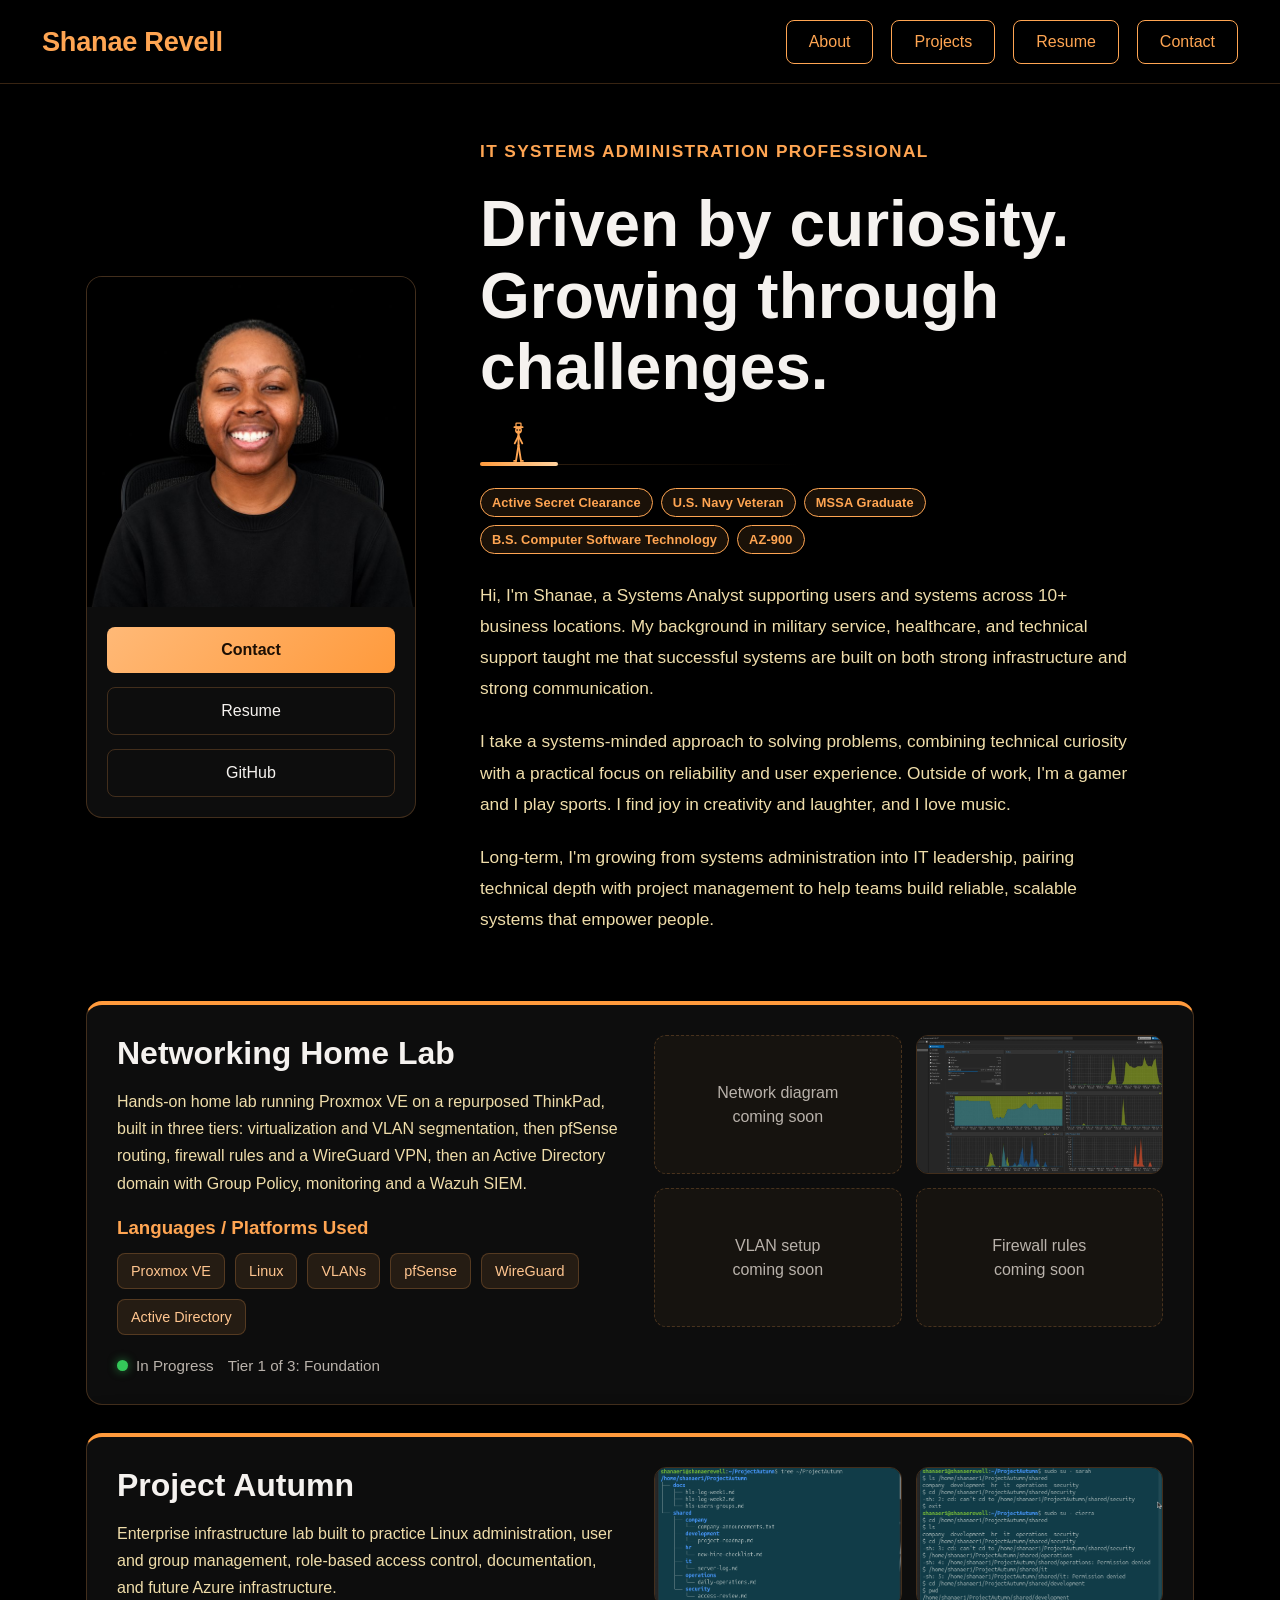
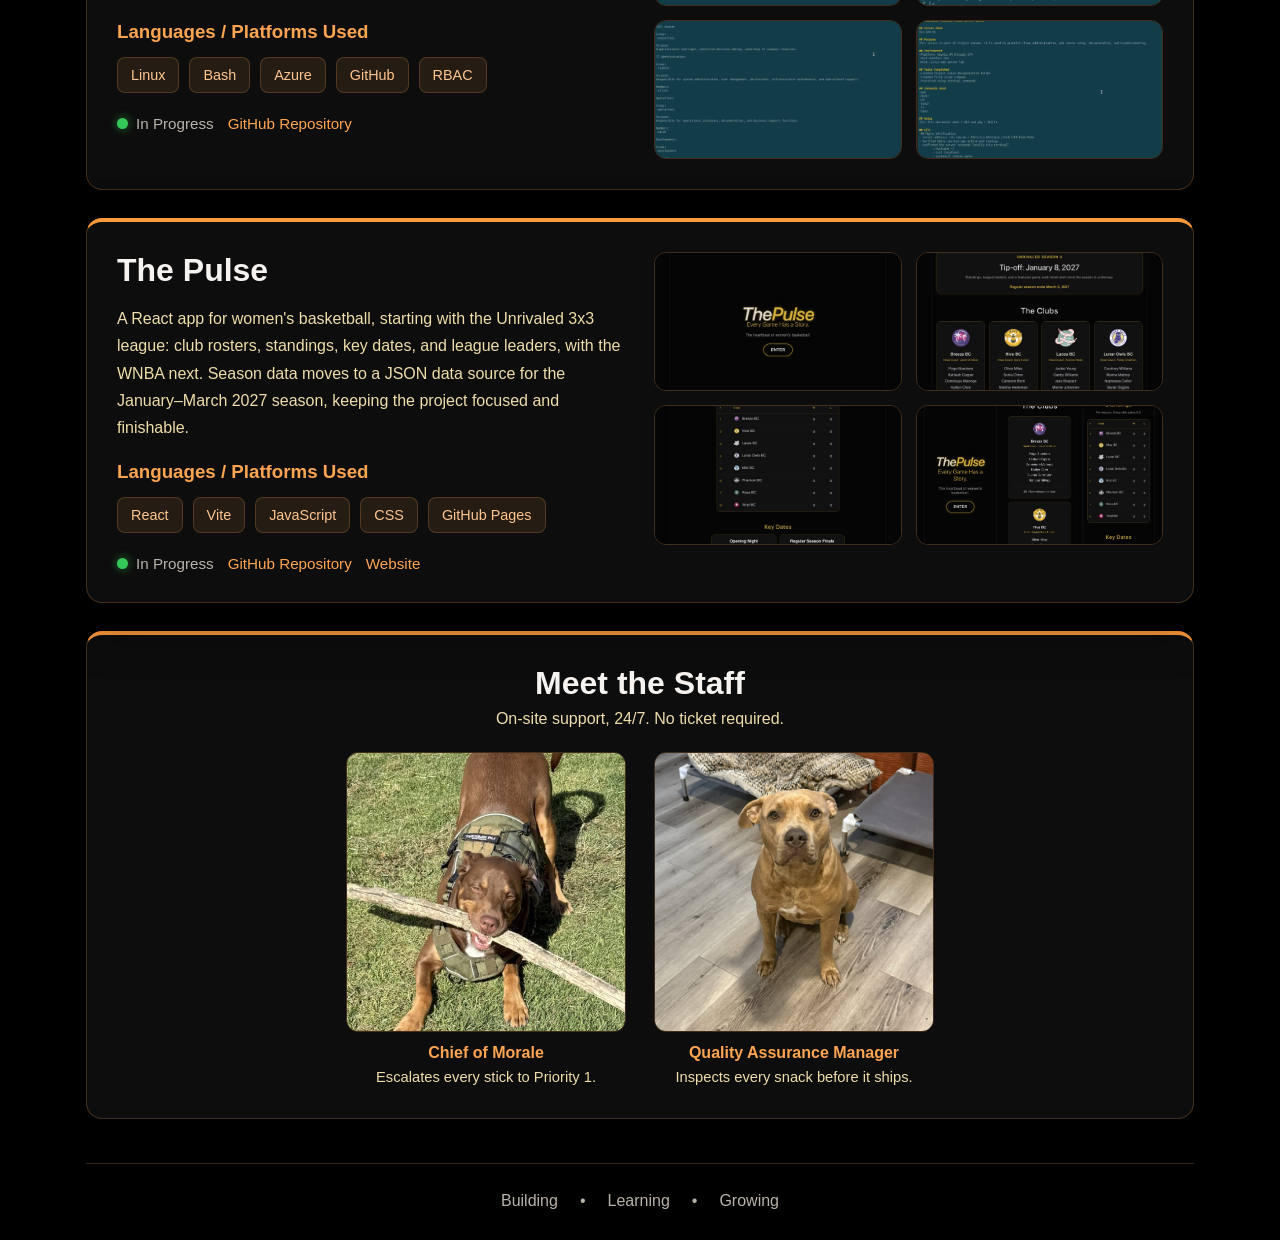
==== commit ab1ff205: "Add GoatCounter visitor stats, shrink avatar, tag portfolio links - GoatCounter (cookie-free) page v" ====
--- a/index.html
+++ b/index.html
@@ -39,7 +39,7 @@
     <nav aria-label="Main navigation">
       <a href="#about">About</a>
       <a href="#projects">Projects</a>
-      <a href="Documents/ShanaeRevell_Resume.pdf" target="_blank" rel="noopener noreferrer">Resume</a>
+      <a href="Documents/ShanaeRevell_Resume.pdf?v=2" target="_blank" rel="noopener noreferrer" data-goatcounter-click="resume-nav" data-goatcounter-title="Resume (top menu)">Resume</a>
       <button type="button" id="contactButton">Contact</button>
     </nav>
   </header>
@@ -58,12 +58,12 @@
 
       <!-- Left: avatar and quick links -->
       <aside class="profile-card" aria-label="Profile links">
-        <img src="images/avatar.png" alt="Illustrated portrait of Shanae Revell" />
+        <img src="images/avatar.jpg" alt="Illustrated portrait of Shanae Revell" width="680" height="680" />
 
         <div class="profile-actions">
           <button type="button" id="contactButtonSide">Contact</button>
-          <a href="Documents/ShanaeRevell_Resume.pdf" target="_blank" rel="noopener noreferrer">Resume</a>
-          <a href="https://github.com/shanaerevell" target="_blank" rel="noopener noreferrer">GitHub</a>
+          <a href="Documents/ShanaeRevell_Resume.pdf?v=2" target="_blank" rel="noopener noreferrer" data-goatcounter-click="resume-profile" data-goatcounter-title="Resume (profile card)">Resume</a>
+          <a href="https://github.com/shanaerevell" target="_blank" rel="noopener noreferrer" data-goatcounter-click="github-profile" data-goatcounter-title="GitHub profile">GitHub</a>
         </div>
       </aside>
 
@@ -329,7 +329,7 @@
 
           <div class="project-meta">
             <span><span class="dot" aria-hidden="true"></span>In Progress</span>
-            <a href="https://github.com/shanaerevell/Project-Autumn" target="_blank" rel="noopener noreferrer">
+            <a href="https://github.com/shanaerevell/Project-Autumn" target="_blank" rel="noopener noreferrer" data-goatcounter-click="repo-project-autumn" data-goatcounter-title="Project Autumn repo">
               GitHub Repository
             </a>
           </div>
@@ -372,10 +372,10 @@
 
           <div class="project-meta">
             <span><span class="dot" aria-hidden="true"></span>In Progress</span>
-            <a href="https://github.com/shanaerevell/ThePulse" target="_blank" rel="noopener noreferrer">
+            <a href="https://github.com/shanaerevell/ThePulse" target="_blank" rel="noopener noreferrer" data-goatcounter-click="repo-the-pulse" data-goatcounter-title="The Pulse repo">
               GitHub Repository
             </a>
-            <a href="https://shanaerevell.github.io/ThePulse/" target="_blank" rel="noopener noreferrer">
+            <a href="https://shanaerevell.github.io/ThePulse/" target="_blank" rel="noopener noreferrer" data-goatcounter-click="site-the-pulse" data-goatcounter-title="The Pulse website">
               Website
             </a>
           </div>
@@ -459,13 +459,20 @@
       <p>Choose how you’d like to connect.</p>
 
       <div class="modal-links">
-        <a href="mailto:shanaerevell@outlook.com">Email Me</a>
-        <a href="https://www.linkedin.com/in/shanaerevell" target="_blank" rel="noopener noreferrer">LinkedIn</a>
+        <a href="mailto:shanaerevell@outlook.com" data-goatcounter-click="contact-email" data-goatcounter-title="Email Me">Email Me</a>
+        <a href="https://www.linkedin.com/in/shanaerevell" target="_blank" rel="noopener noreferrer" data-goatcounter-click="contact-linkedin" data-goatcounter-title="LinkedIn">LinkedIn</a>
       </div>
     </div>
   </div>
 
   <!-- Connect JavaScript (bump ?v= after editing script.js) -->
   <script src="script.js?v=22"></script>
+
+  <!-- Visitor stats (GoatCounter): private, no cookies, no personal data.
+       Counts page views, and clicks on any link that has a
+       data-goatcounter-click="..." name (resume, email, LinkedIn, projects).
+       Dashboard: https://shanaerevell.goatcounter.com -->
+  <script data-goatcounter="https://shanaerevell.goatcounter.com/count"
+          async src="https://gc.zgo.at/count.js"></script>
 </body>
 </html>
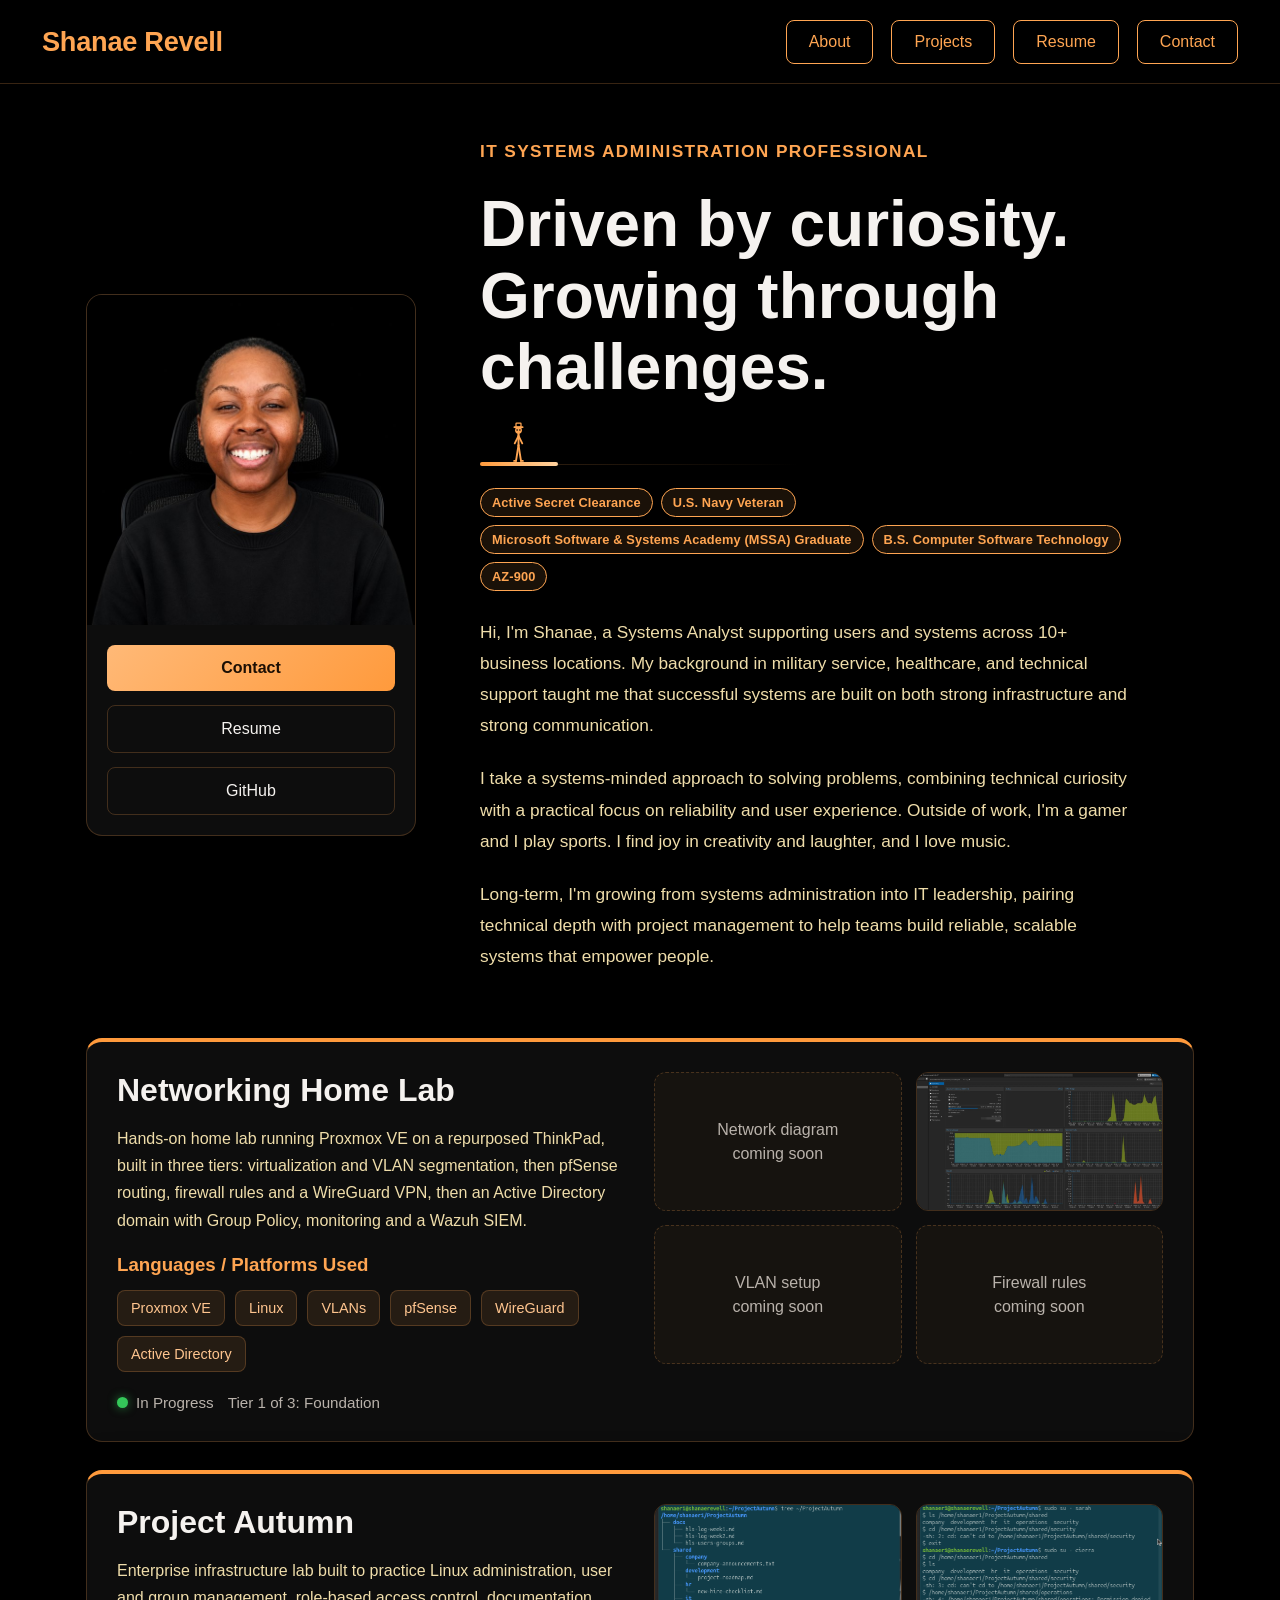
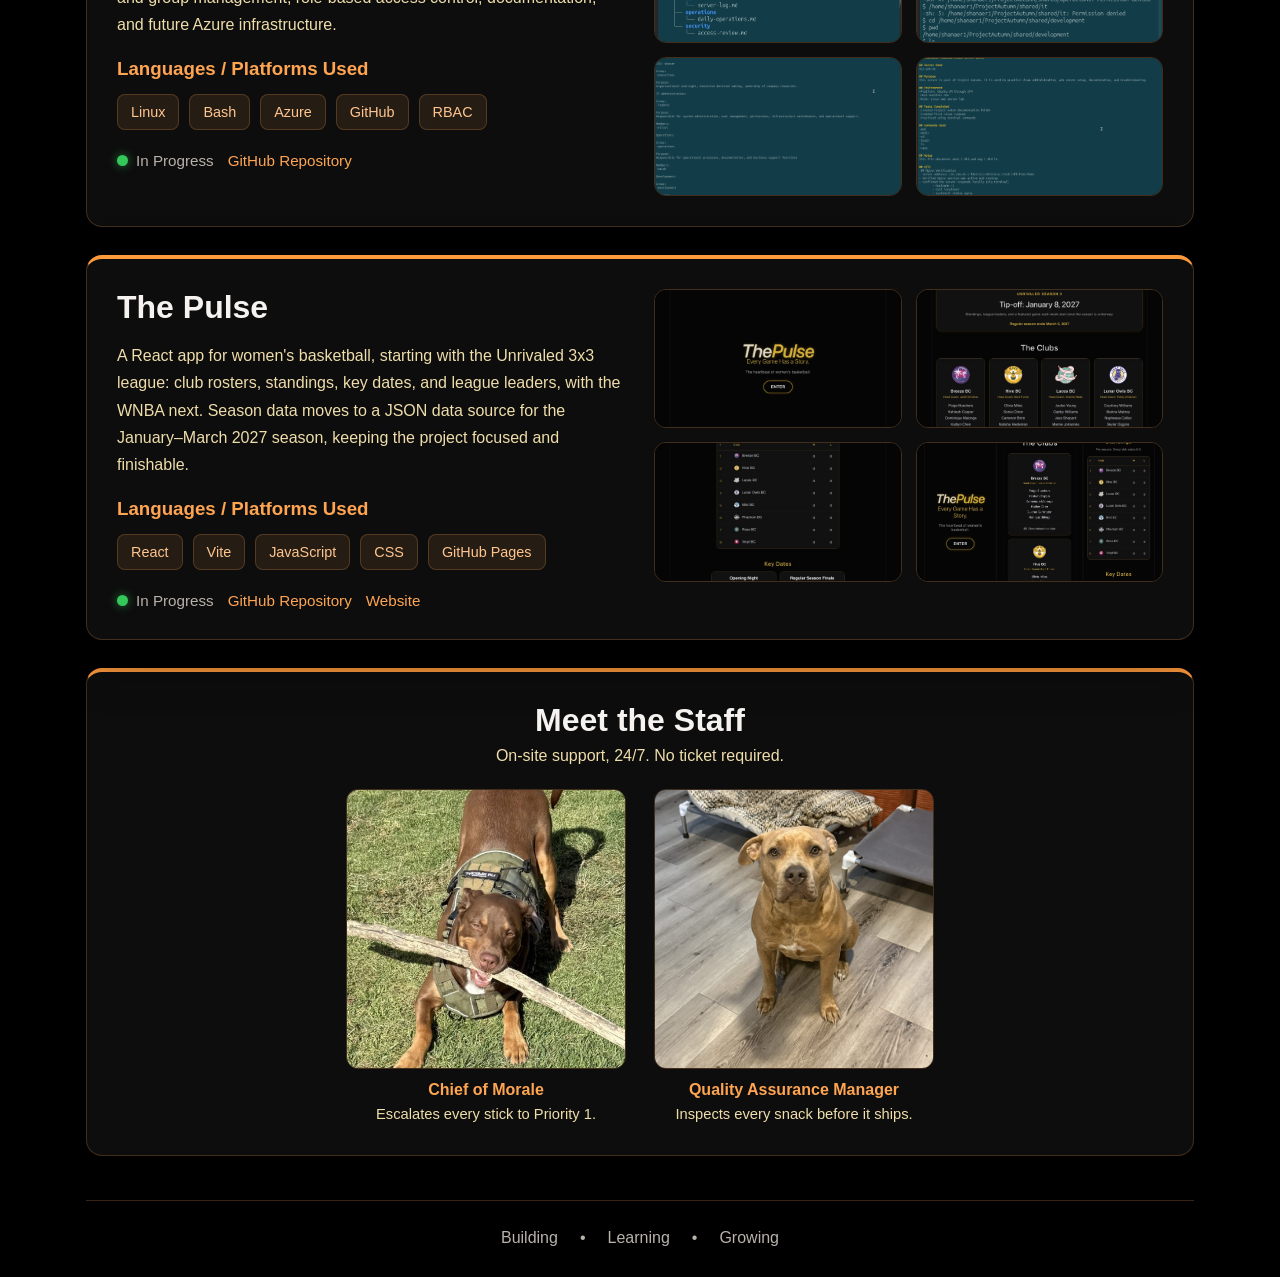
==== commit e0c550d3: "Spell out MSSA badge (Microsoft Software & Systems Academy); let long badges wrap on phones Co-Autho" ====
--- a/index.html
+++ b/index.html
@@ -6,7 +6,7 @@
   <meta name="viewport" content="width=device-width, initial-scale=1.0" />
 
   <title>Shanae Revell | Portfolio</title>
-  <meta name="description" content="Shanae Revell: IT systems professional, U.S. Navy veteran, and MSSA graduate with an active Secret clearance. Home lab, infrastructure, and web projects." />
+  <meta name="description" content="Shanae Revell: IT systems professional, U.S. Navy veteran, and Microsoft Software &amp; Systems Academy (MSSA) graduate with an active Secret clearance. Home lab, infrastructure, and web projects." />
 
   <!-- Tab icon -->
   <link rel="icon" href="images/favicon.svg" type="image/svg+xml" />
@@ -17,7 +17,7 @@
   <meta property="og:type" content="website" />
   <meta property="og:url" content="https://shanaerevell.github.io/ShanaeRevell/" />
   <meta property="og:title" content="Shanae Revell | IT Systems Professional" />
-  <meta property="og:description" content="U.S. Navy veteran and MSSA graduate with an active Secret clearance, building toward systems administration. Home lab, infrastructure, and web projects." />
+  <meta property="og:description" content="U.S. Navy veteran and Microsoft Software &amp; Systems Academy (MSSA) graduate with an active Secret clearance, building toward systems administration. Home lab, infrastructure, and web projects." />
   <meta property="og:image" content="https://shanaerevell.github.io/ShanaeRevell/images/share-card.png" />
   <meta property="og:image:width" content="1200" />
   <meta property="og:image:height" content="630" />
@@ -25,7 +25,7 @@
   <meta name="twitter:card" content="summary_large_image" />
 
   <!-- Connect CSS (bump ?v= after editing style.css so browsers load the new version) -->
-  <link rel="stylesheet" href="style.css?v=36" />
+  <link rel="stylesheet" href="style.css?v=37" />
 </head>
 
 <body>
@@ -39,7 +39,7 @@
     <nav aria-label="Main navigation">
       <a href="#about">About</a>
       <a href="#projects">Projects</a>
-      <a href="Documents/ShanaeRevell_Resume.pdf?v=2" target="_blank" rel="noopener noreferrer" data-goatcounter-click="resume-nav" data-goatcounter-title="Resume (top menu)">Resume</a>
+      <a href="Documents/ShanaeRevell_Resume.pdf?v=3" target="_blank" rel="noopener noreferrer" data-goatcounter-click="resume-nav" data-goatcounter-title="Resume (top menu)">Resume</a>
       <button type="button" id="contactButton">Contact</button>
     </nav>
   </header>
@@ -62,7 +62,7 @@
 
         <div class="profile-actions">
           <button type="button" id="contactButtonSide">Contact</button>
-          <a href="Documents/ShanaeRevell_Resume.pdf?v=2" target="_blank" rel="noopener noreferrer" data-goatcounter-click="resume-profile" data-goatcounter-title="Resume (profile card)">Resume</a>
+          <a href="Documents/ShanaeRevell_Resume.pdf?v=3" target="_blank" rel="noopener noreferrer" data-goatcounter-click="resume-profile" data-goatcounter-title="Resume (profile card)">Resume</a>
           <a href="https://github.com/shanaerevell" target="_blank" rel="noopener noreferrer" data-goatcounter-click="github-profile" data-goatcounter-title="GitHub profile">GitHub</a>
         </div>
       </aside>
@@ -242,7 +242,7 @@
         <ul class="credential-badges" aria-label="Credentials">
           <li>Active Secret Clearance</li>
           <li>U.S. Navy Veteran</li>
-          <li>MSSA Graduate</li>
+          <li>Microsoft Software &amp; Systems Academy (MSSA) Graduate</li>
           <li>B.S. Computer Software Technology</li>
           <li>AZ-900</li>
         </ul>
--- a/style.css
+++ b/style.css
@@ -931,7 +931,7 @@
   padding: 6px 11px;
   border-radius: 999px;
   font-size: 0.8rem;
-  white-space: nowrap;
+  max-width: 100%;           /* a long badge wraps instead of running off a phone screen */
   font-weight: 600;
   letter-spacing: 0.01em;
 }
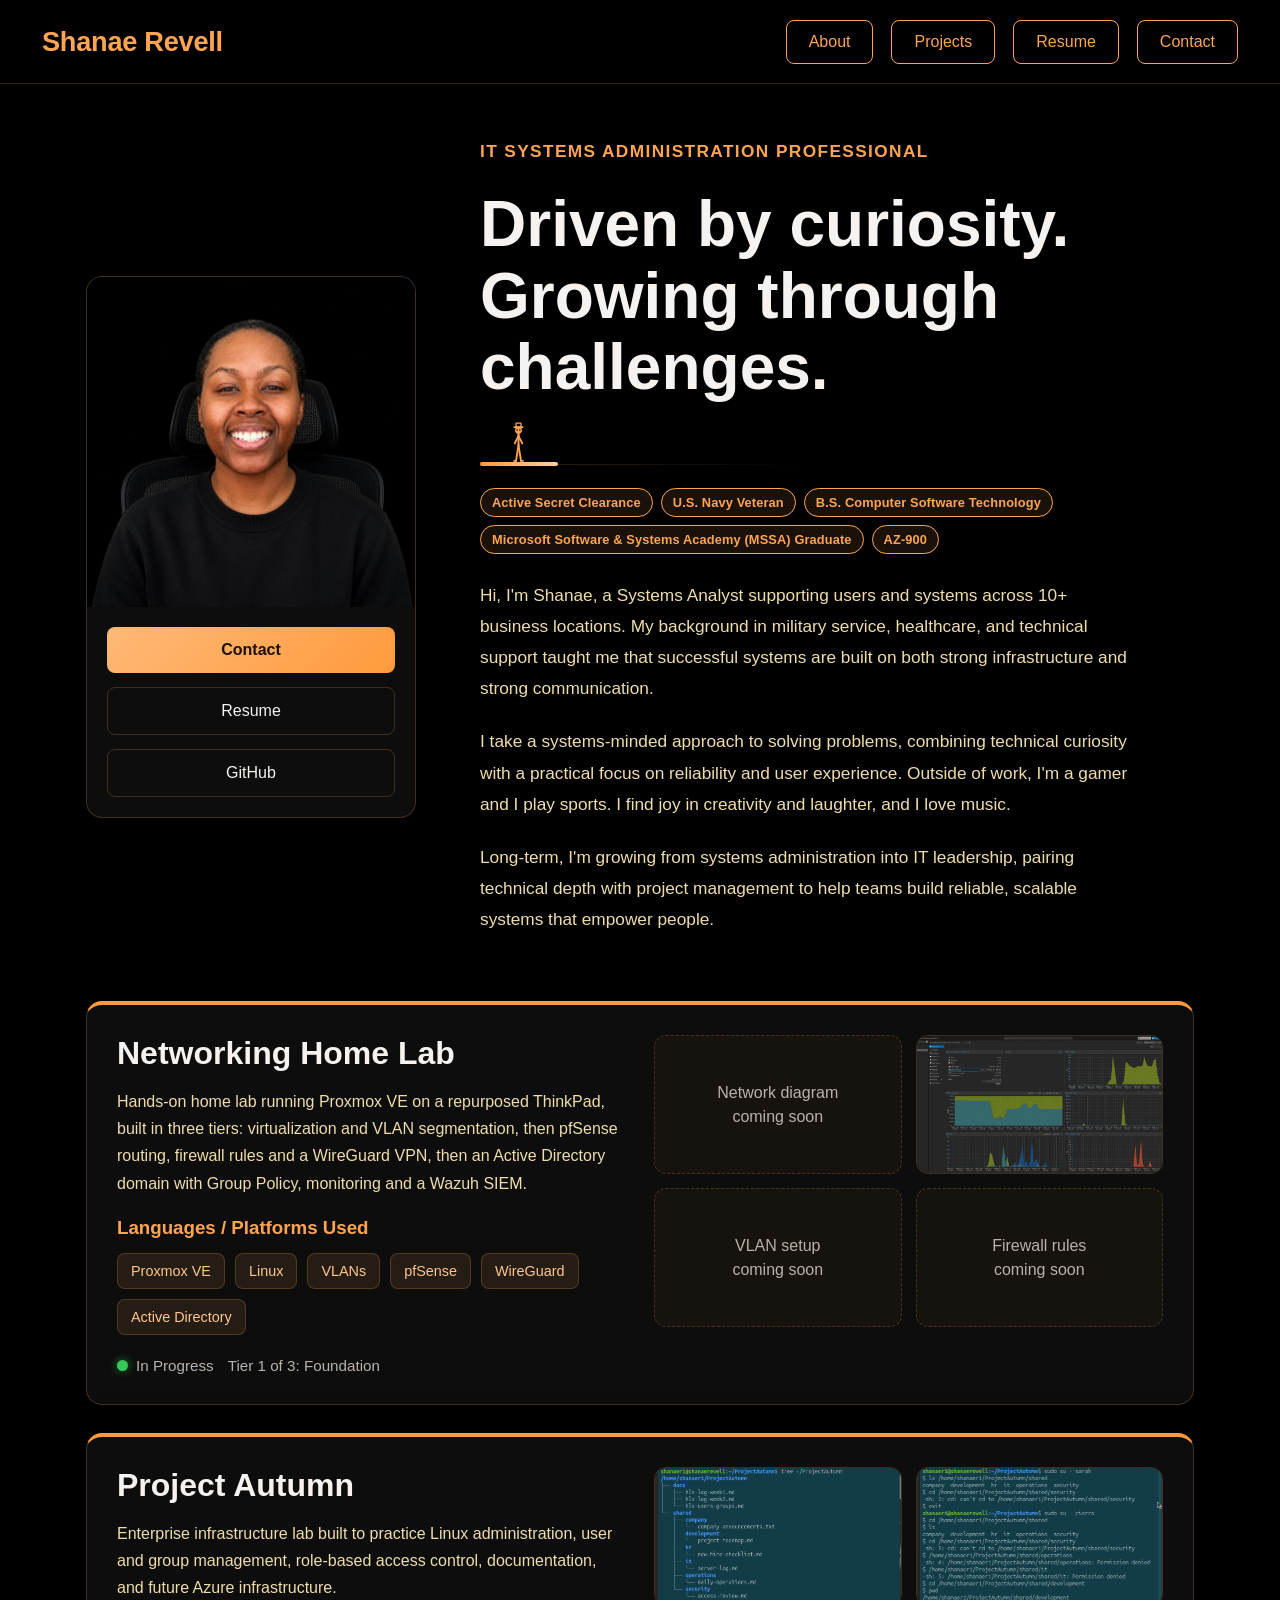
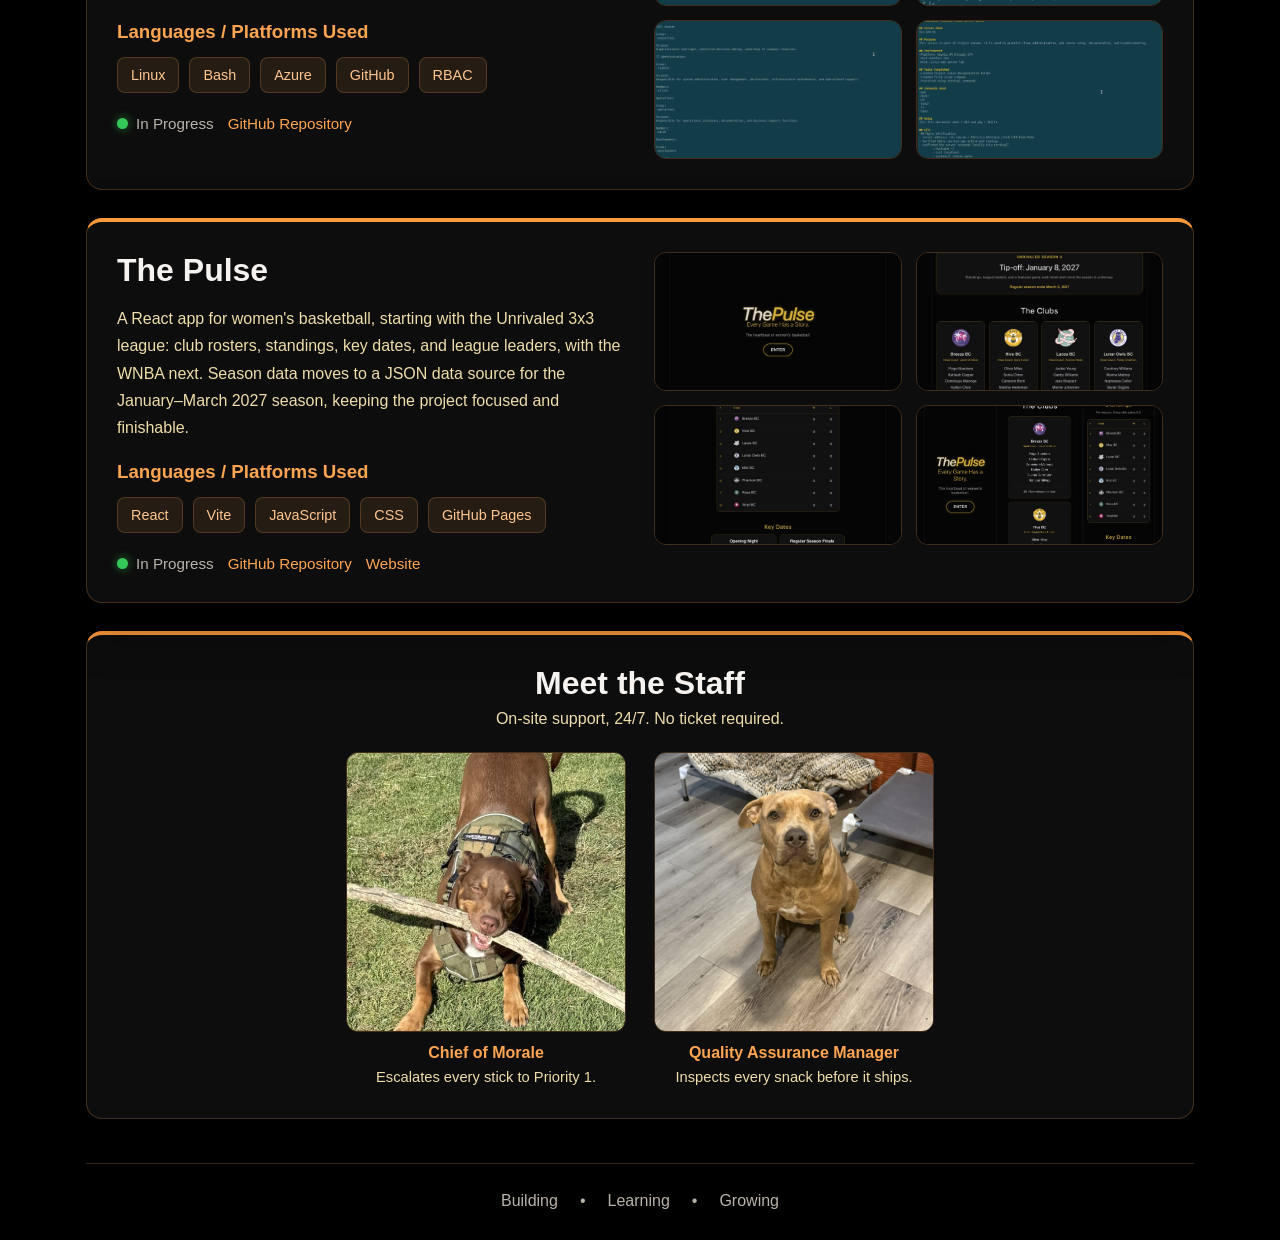
==== commit 3112ed99: "Badges: degree next to Navy Veteran, MSSA and AZ-900 on the next row Co-Authored-By: Claude Opus 5.5" ====
--- a/index.html
+++ b/index.html
@@ -39,7 +39,7 @@
     <nav aria-label="Main navigation">
       <a href="#about">About</a>
       <a href="#projects">Projects</a>
-      <a href="Documents/ShanaeRevell_Resume.pdf?v=3" target="_blank" rel="noopener noreferrer" data-goatcounter-click="resume-nav" data-goatcounter-title="Resume (top menu)">Resume</a>
+      <a href="Documents/ShanaeRevell_Resume.pdf?v=4" target="_blank" rel="noopener noreferrer" data-goatcounter-click="resume-nav" data-goatcounter-title="Resume (top menu)">Resume</a>
       <button type="button" id="contactButton">Contact</button>
     </nav>
   </header>
@@ -62,7 +62,7 @@
 
         <div class="profile-actions">
           <button type="button" id="contactButtonSide">Contact</button>
-          <a href="Documents/ShanaeRevell_Resume.pdf?v=3" target="_blank" rel="noopener noreferrer" data-goatcounter-click="resume-profile" data-goatcounter-title="Resume (profile card)">Resume</a>
+          <a href="Documents/ShanaeRevell_Resume.pdf?v=4" target="_blank" rel="noopener noreferrer" data-goatcounter-click="resume-profile" data-goatcounter-title="Resume (profile card)">Resume</a>
           <a href="https://github.com/shanaerevell" target="_blank" rel="noopener noreferrer" data-goatcounter-click="github-profile" data-goatcounter-title="GitHub profile">GitHub</a>
         </div>
       </aside>
@@ -242,8 +242,8 @@
         <ul class="credential-badges" aria-label="Credentials">
           <li>Active Secret Clearance</li>
           <li>U.S. Navy Veteran</li>
+          <li>B.S. Computer Software Technology</li>
           <li>Microsoft Software &amp; Systems Academy (MSSA) Graduate</li>
-          <li>B.S. Computer Software Technology</li>
           <li>AZ-900</li>
         </ul>
 
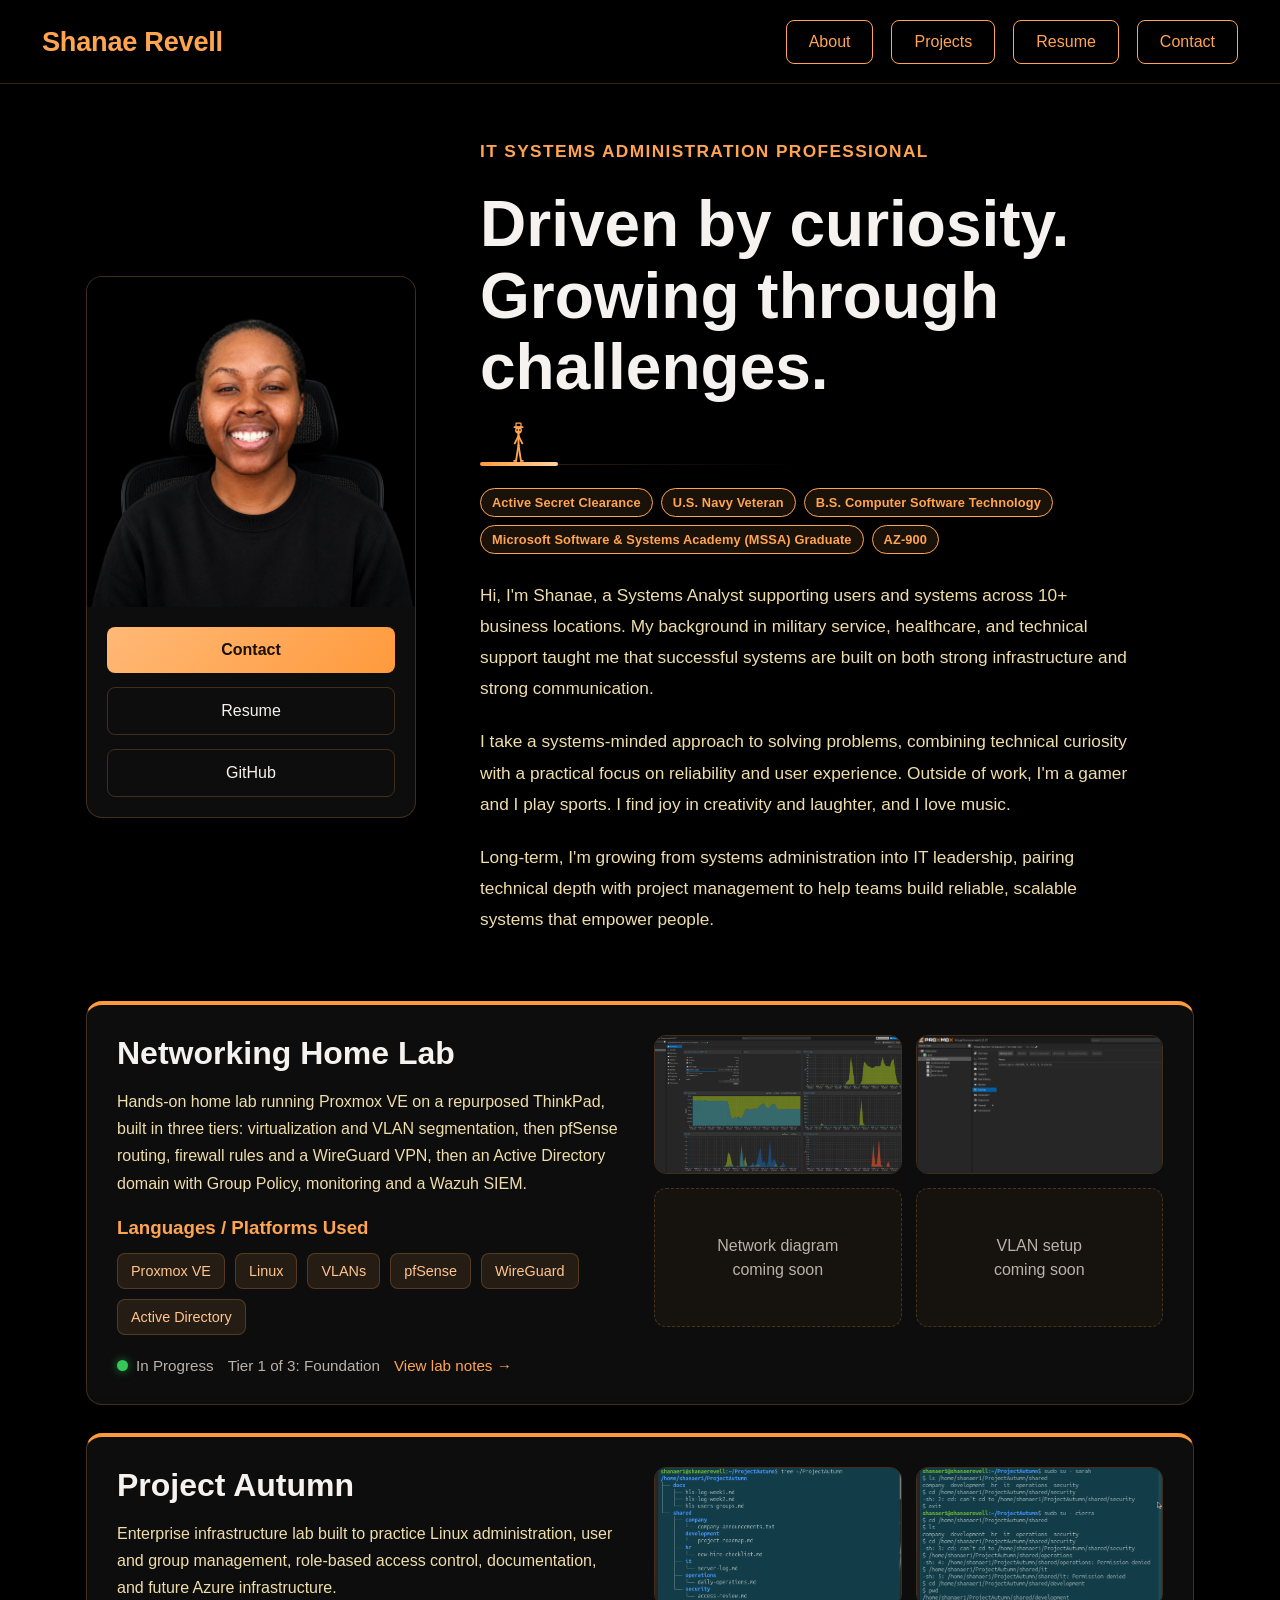
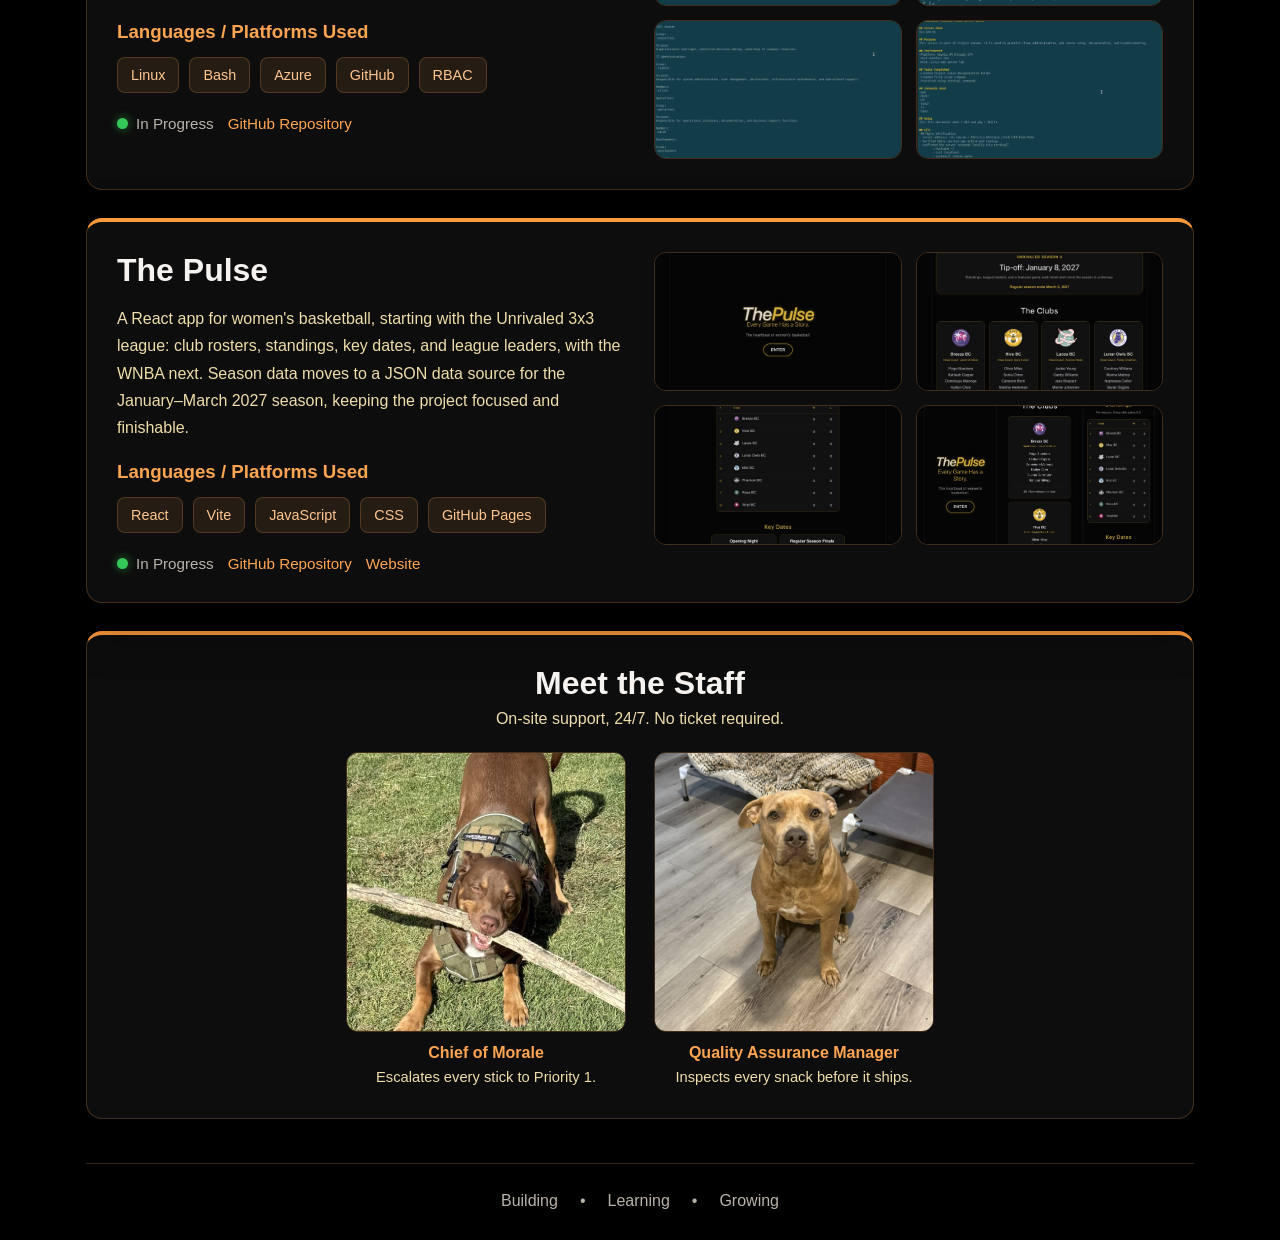
==== commit 6f26cfc4: "Add Lab Notes page with per-tier troubleshooting log Home Lab card gets the backups screenshot and a" ====
--- a/index.html
+++ b/index.html
@@ -39,7 +39,7 @@
     <nav aria-label="Main navigation">
       <a href="#about">About</a>
       <a href="#projects">Projects</a>
-      <a href="Documents/ShanaeRevell_Resume.pdf?v=4" target="_blank" rel="noopener noreferrer" data-goatcounter-click="resume-nav" data-goatcounter-title="Resume (top menu)">Resume</a>
+      <a href="Documents/ShanaeRevell_Resume.pdf?v=5" target="_blank" rel="noopener noreferrer" data-goatcounter-click="resume-nav" data-goatcounter-title="Resume (top menu)">Resume</a>
       <button type="button" id="contactButton">Contact</button>
     </nav>
   </header>
@@ -62,7 +62,7 @@
 
         <div class="profile-actions">
           <button type="button" id="contactButtonSide">Contact</button>
-          <a href="Documents/ShanaeRevell_Resume.pdf?v=4" target="_blank" rel="noopener noreferrer" data-goatcounter-click="resume-profile" data-goatcounter-title="Resume (profile card)">Resume</a>
+          <a href="Documents/ShanaeRevell_Resume.pdf?v=5" target="_blank" rel="noopener noreferrer" data-goatcounter-click="resume-profile" data-goatcounter-title="Resume (profile card)">Resume</a>
           <a href="https://github.com/shanaerevell" target="_blank" rel="noopener noreferrer" data-goatcounter-click="github-profile" data-goatcounter-title="GitHub profile">GitHub</a>
         </div>
       </aside>
@@ -296,16 +296,19 @@
           <div class="project-meta">
             <span><span class="dot" aria-hidden="true"></span>In Progress</span>
             <span>Tier 1 of 3: Foundation</span>
+            <a href="homelab.html" data-goatcounter-click="lab-notes" data-goatcounter-title="View lab notes">View lab notes →</a>
           </div>
         </div>
 
         <div class="screenshot-grid" aria-label="Networking Home Lab screenshots">
-          <div class="placeholder-box">Network diagram<br />coming soon</div>
           <button type="button" class="screenshot-button" onclick="openImage('images/HomeLab-proxmox-summary.jpg')">
             <img src="images/HomeLab-proxmox-summary.jpg" alt="Proxmox VE summary for the ubuntu-01 VM: running, with CPU, memory, network and disk graphs" />
           </button>
+          <button type="button" class="screenshot-button" onclick="openImage('images/homelab/t1-backups.jpg')">
+            <img src="images/homelab/t1-backups-thumb.jpg" alt="Proxmox backup of the ubuntu-01 VM saved to a dedicated backup drive" />
+          </button>
+          <div class="placeholder-box">Network diagram<br />coming soon</div>
           <div class="placeholder-box">VLAN setup<br />coming soon</div>
-          <div class="placeholder-box">Firewall rules<br />coming soon</div>
         </div>
       </article>
 
